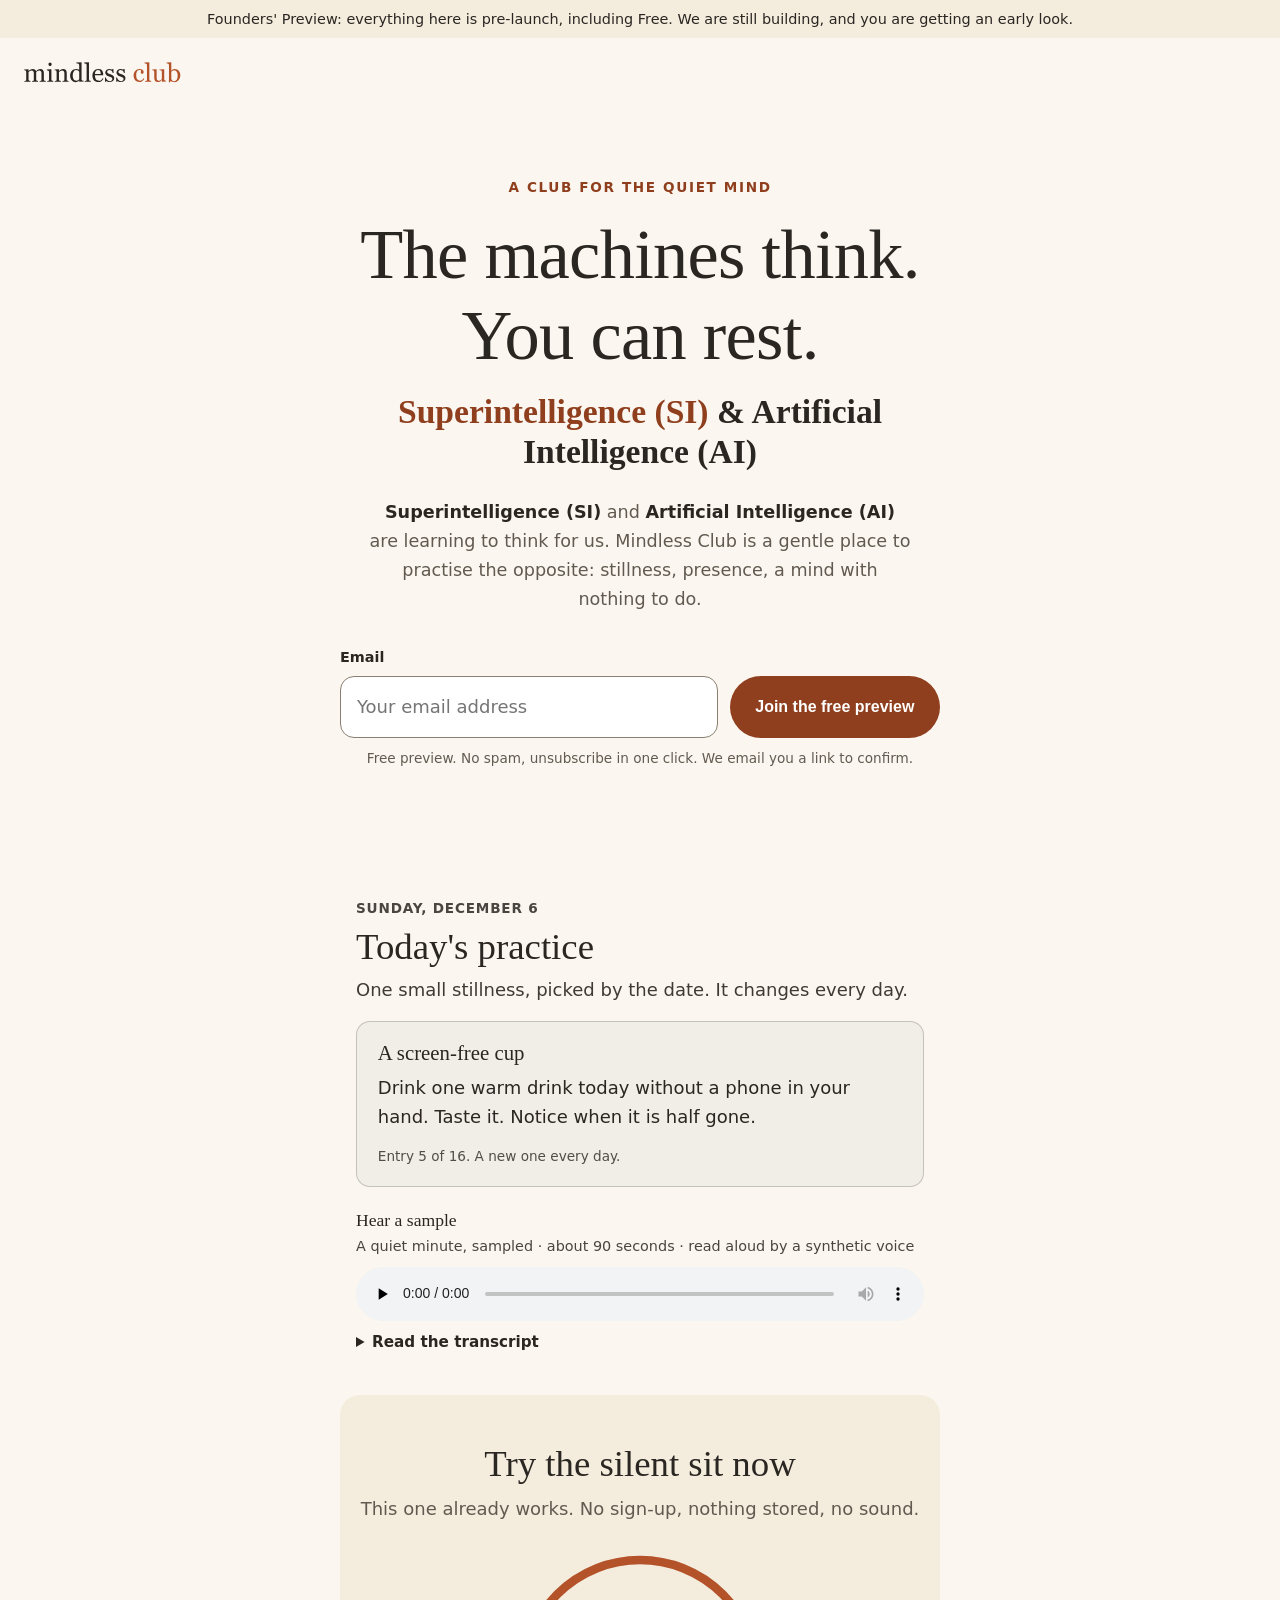
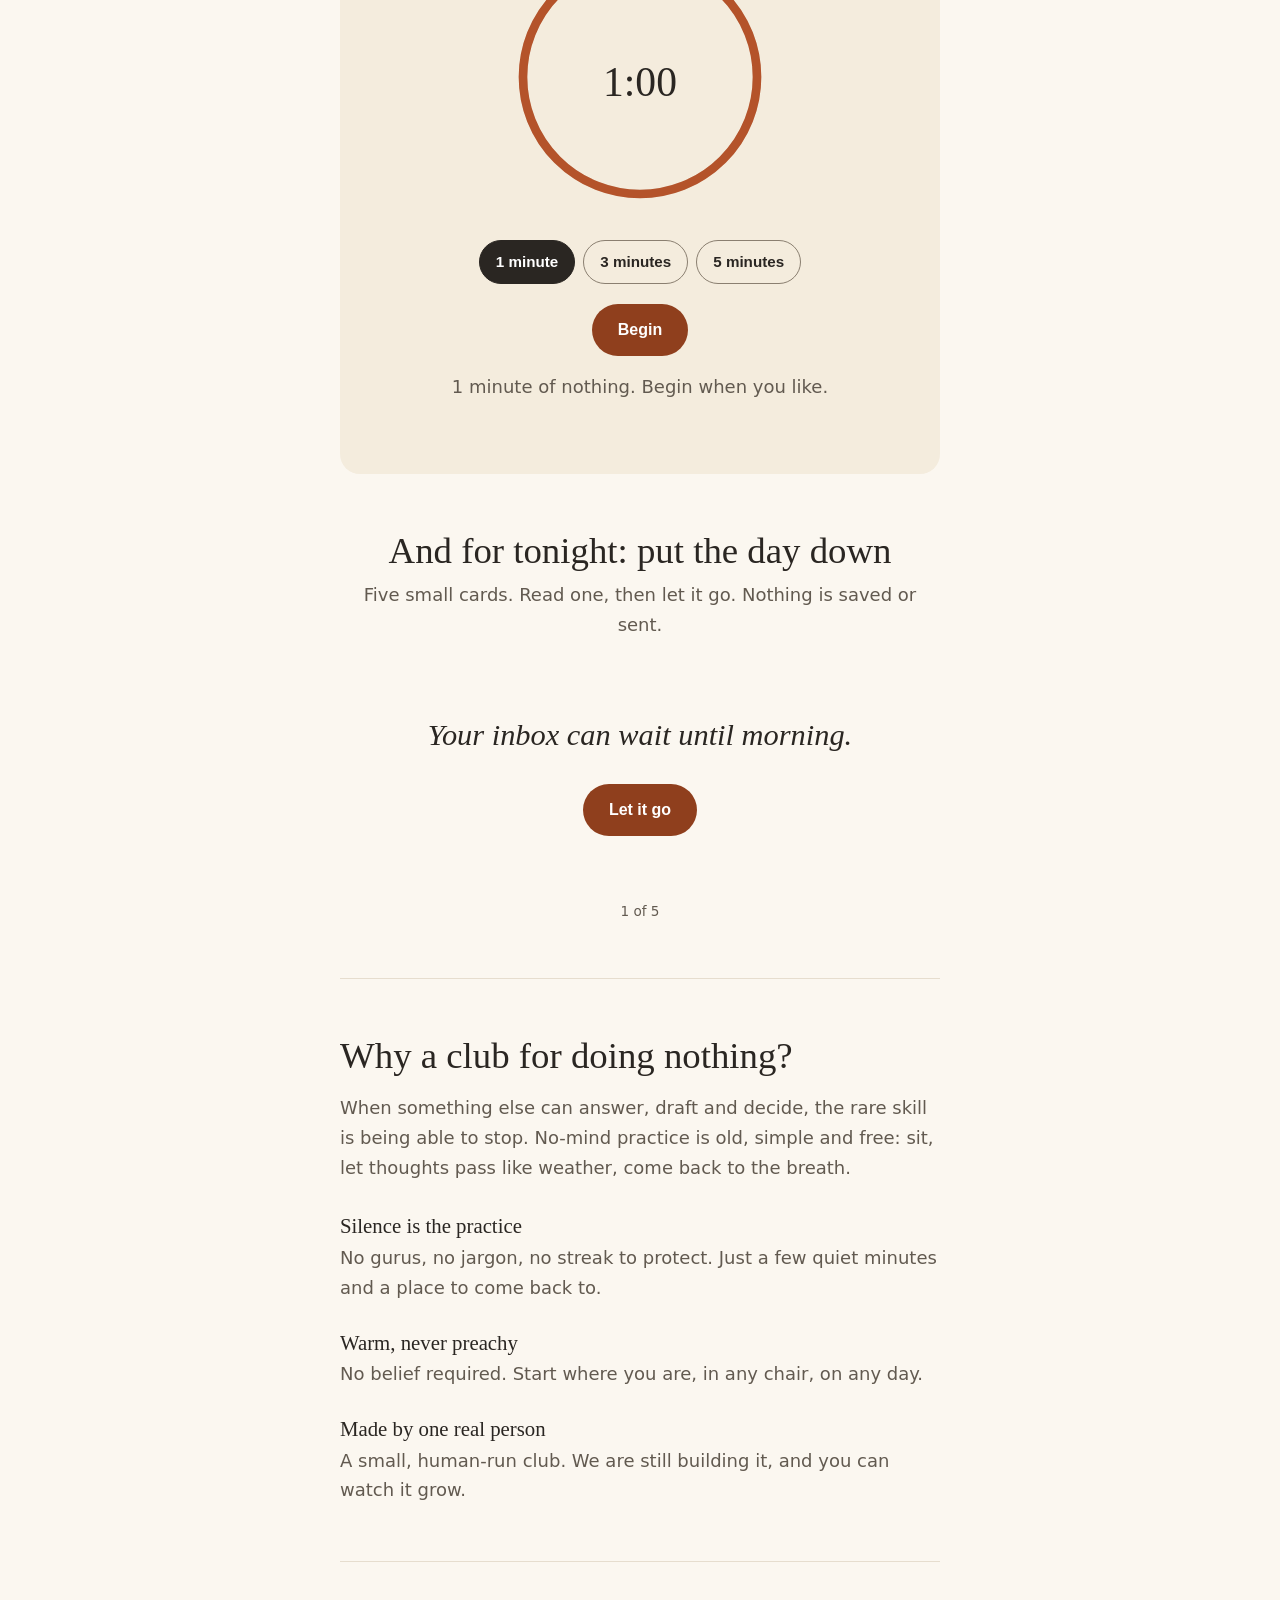
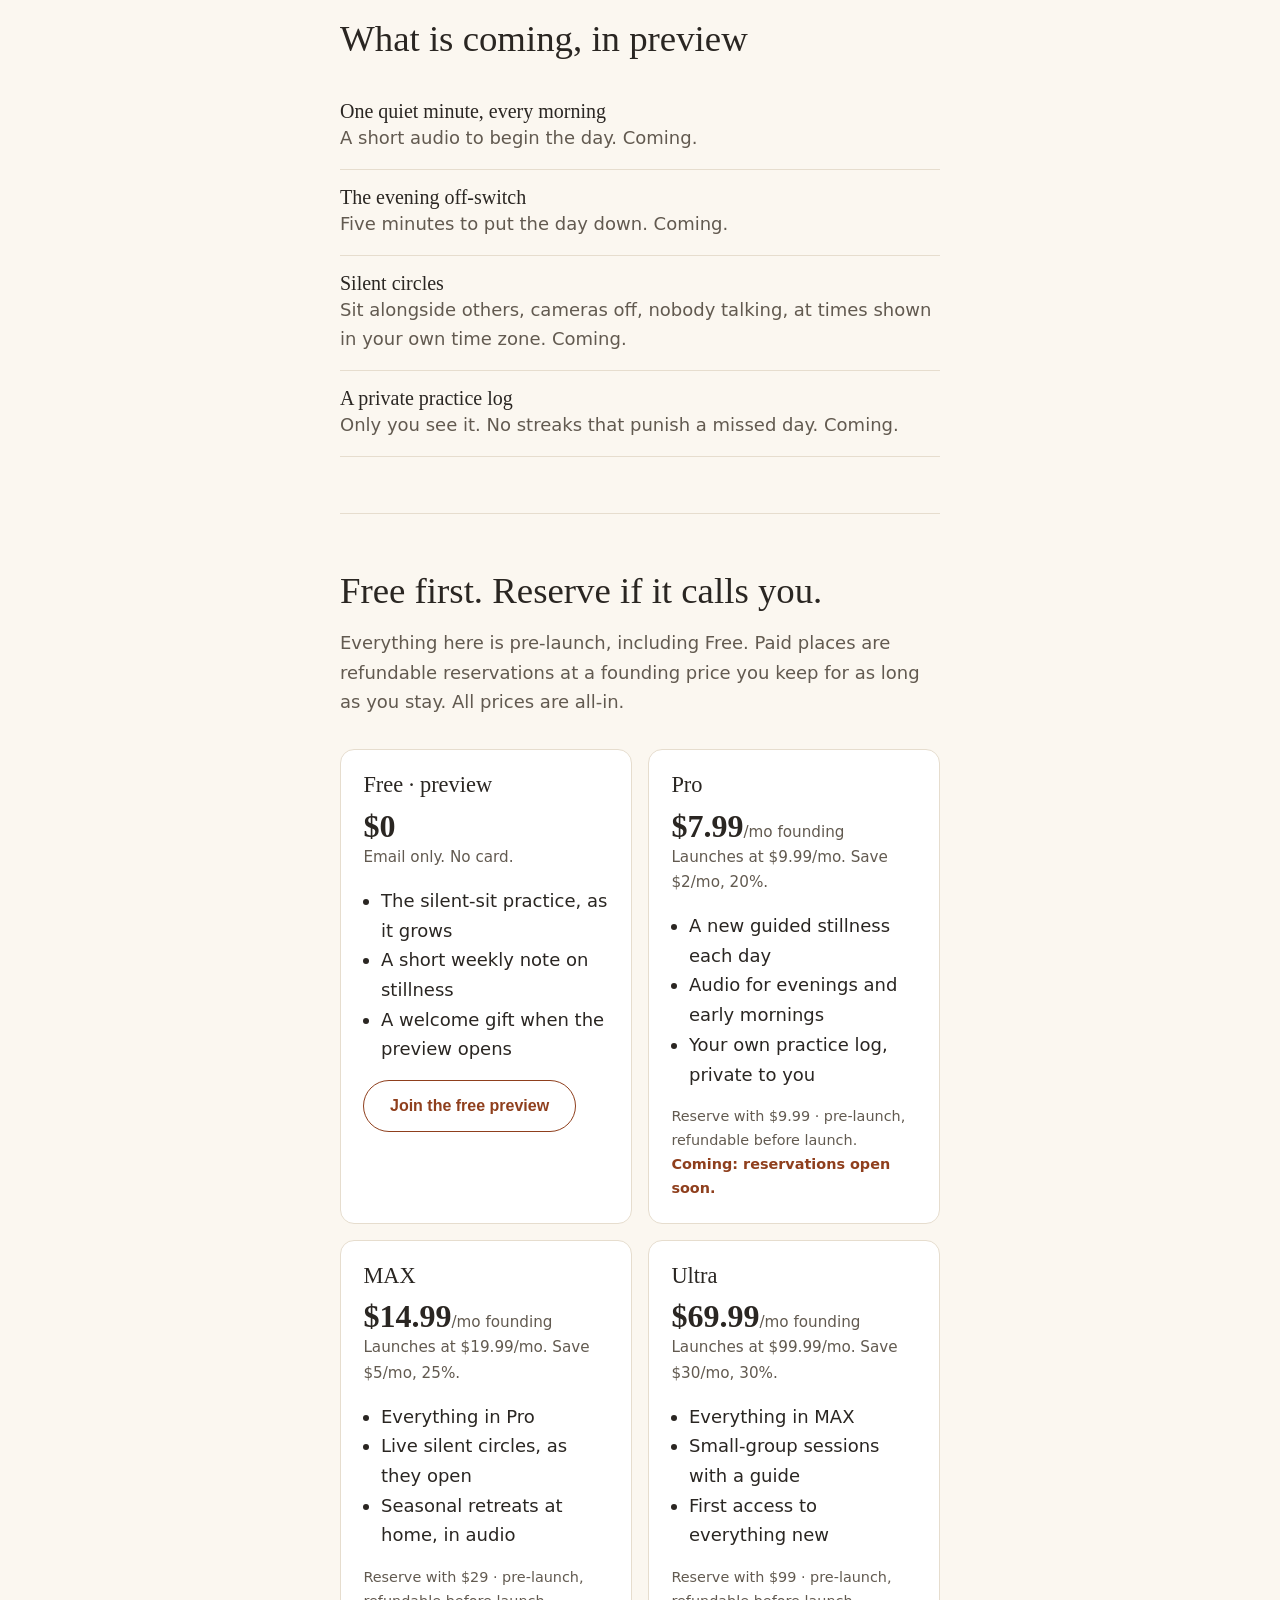
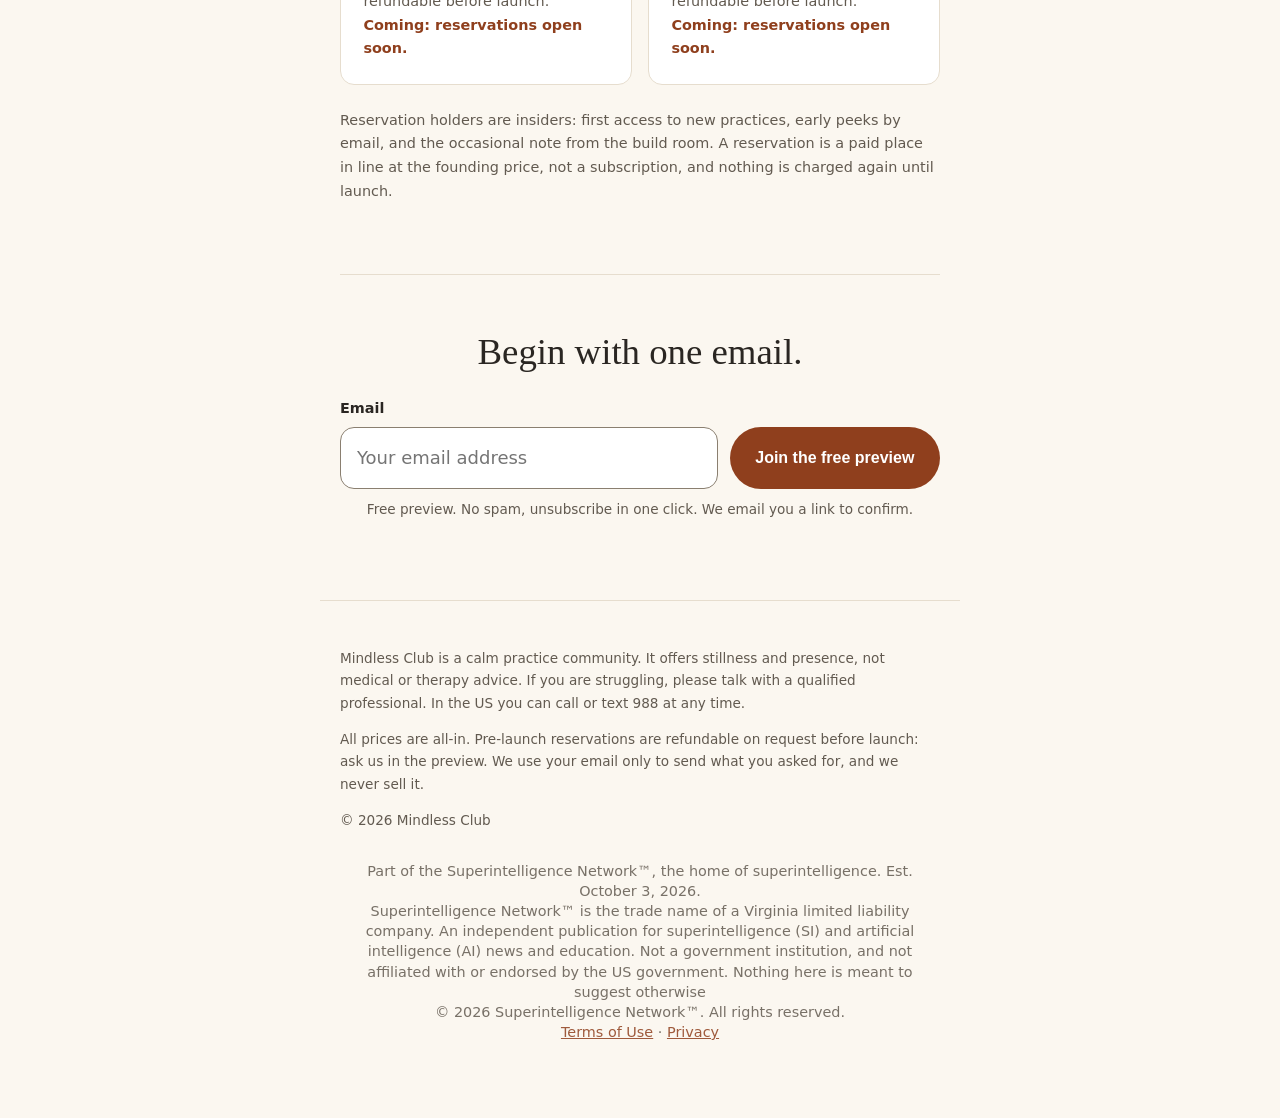
==== index.html @ b26a3554 "Brand: Superintelligence Network" ====
<!doctype html>
<html lang="en">
<head>
<meta charset="utf-8">
<meta name="robots" content="noai, noimageai">
<meta name="viewport" content="width=device-width, initial-scale=1">
<meta http-equiv="Content-Security-Policy" content="default-src 'none'; script-src 'self'; style-src 'self' https://fonts.googleapis.com; font-src https://fonts.gstatic.com; img-src 'self' data:; media-src 'self'; connect-src https://acp9reat3l.execute-api.us-east-1.amazonaws.com; form-action 'self'; base-uri 'none'; object-src 'none'; upgrade-insecure-requests; require-trusted-types-for 'script'; trusted-types 'none'">
<meta name="referrer" content="strict-origin-when-cross-origin">
<title>Mindless Club | Stillness in the age of Superintelligence (SI) and Artificial Intelligence (AI)</title>
<meta name="description" content="A calm club for no-mind practice. The machines think, so you can rest. Stillness and presence in the age of superintelligence (SI) and artificial intelligence (AI). Join the free preview.">
<link rel="canonical" href="https://mindlessclub.com/">
<link rel="icon" type="image/svg+xml" href="assets/favicon.svg">
<meta property="og:type" content="website">
<meta property="og:site_name" content="Mindless Club">
<meta property="og:title" content="Mindless Club | Stillness in the age of Superintelligence (SI) and Artificial Intelligence (AI)">
<meta property="og:description" content="A calm club for no-mind practice. The machines think, so you can rest. Stillness and presence in the age of superintelligence (SI) and artificial intelligence (AI). Join the free preview.">
<meta property="og:url" content="https://mindlessclub.com/">
<meta name="twitter:card" content="summary">
<meta name="theme-color" content="#FBF7F0">
<link rel="preconnect" href="https://fonts.googleapis.com">
<link rel="preconnect" href="https://fonts.gstatic.com" crossorigin>
<link href="https://fonts.googleapis.com/css2?family=Fraunces:opsz,wght@9..144,400;9..144,600&family=Nunito+Sans:wght@400;600;700&display=swap" rel="stylesheet">
<link rel="stylesheet" href="assets/app.css">
<script src="assets/timer.js" defer></script>
<script src="assets/night.js" defer></script>
<script src="assets/core.js" defer></script>
<script type="application/ld+json">
{"@context":"https://schema.org","@graph":[{"@type":"Organization","name":"Mindless Club","url":"https://mindlessclub.com/","logo":"https://mindlessclub.com/assets/logo.svg"},{"@type":"WebSite","name":"Mindless Club","url":"https://mindlessclub.com/","description":"A calm club for no-mind practice in the age of superintelligence (SI) and artificial intelligence (AI)."}]}
</script>
</head>
<body>
<a class="skip" href="#main">Skip to content</a>
<p class="bar">Founders' Preview: everything here is pre-launch, including Free. We are still building, and you are getting an early look.</p>
<header class="top"><a class="brand" href="#top" aria-label="Mindless Club, back to top"><img class="brand-logo" id="logo" src="assets/logo.svg" width="165" height="38" alt="Mindless Club"></a></header>
<main id="main">
<section class="hero" id="top" aria-labelledby="h1">
  <p class="kicker">A club for the quiet mind</p>
  <h1 id="h1">The machines think.<br>You can rest.</h1>
  <p class="terms"><span class="t-si">Superintelligence (SI)</span> <span class="t-amp">&amp;</span> <span class="t-ai">Artificial Intelligence (AI)</span></p>
  <p class="si"><b>Superintelligence (SI)</b> and <b>Artificial Intelligence (AI)</b> are learning to think for us. Mindless Club is a gentle place to practise the opposite: stillness, presence, a mind with nothing to do.</p>
  <div id="join"><div class="signup">
  <form class="join js-join" id="join-1" action="#" method="post" novalidate>
    <label class="f-lab" for="em1">Email</label>
    <div class="join-row">
      <input id="em1" name="email" type="email" inputmode="email" autocomplete="email" autocapitalize="off" spellcheck="false" placeholder="Your email address" required aria-describedby="em1-fine em1-err">
      <button class="btn" type="submit">Join the free preview</button>
    </div>
    <div class="hp" aria-hidden="true"><label for="hp1">Website (leave this empty)</label><input id="hp1" name="website" type="text" tabindex="-1" autocomplete="off"></div>
    <p class="fine" id="em1-fine">Free preview. No spam, unsubscribe in one click. We email you a link to confirm.</p>
    <p class="err js-err" id="em1-err" role="alert"></p>
    <noscript><p class="fine">Sign-up needs JavaScript switched on.</p></noscript>
  </form>
  <div class="done js-done" hidden role="status">
    <h3 tabindex="-1">You're in the preview.</h3>
    <p>Check your inbox: we sent a link to confirm <b class="js-addr"></b>. Tap it and your place is kept.</p>
  </div>
</div></div>
</section>

<section class="today" id="today" aria-labelledby="today-h">
  <div class="today-in">
    <p class="today-kick" id="today-date">Today</p>
    <h2 id="today-h">Today&#x27;s practice</h2>
    <p class="today-intro">One small stillness, picked by the date. It changes every day.</p>
    <article class="today-card" aria-live="polite"><h3 id="today-t">Three slow breaths</h3><p id="today-b">Before you open anything today, breathe out slowly three times. Let each out-breath be a little longer than the one before.</p><p class="today-n" id="today-n">Entry 1 of 16. A new one every day.</p></article>
    <div class="today-audio"><h3>Hear a sample</h3><p class="today-aud-l">A quiet minute, sampled &middot; about 90 seconds &middot; read aloud by a synthetic voice</p><audio controls preload="none" src="assets/audio/sample.mp3"></audio><details><summary>Read the transcript</summary><p>Welcome to Mindless Club. This is a short sample of the quiet minute we are building.</p><p>Let your shoulders drop. Feel your feet on the floor, and the chair holding you up.</p><p>Breathe in through your nose, slowly. And let the breath out, a little longer than the breath in.</p><p>Again. In. And out.</p><p>The world is full of machines that think for us. For this one minute, you do not have to think along with them. There is nothing to solve, and nothing to prove.</p><p>If a thought arrives, let it pass, like a car on a distant road. Come back to the breath. In. And out.</p><p>One more, slowly.</p><p>When you are ready, open your eyes, and carry a little of this stillness into whatever comes next.</p><p>Thank you for sitting with us. This is a sample from our Founders&#x27; Preview, read by an artificial intelligence voice.</p></details></div>
  </div>
</section>


<section class="sit" id="sit" aria-labelledby="sit-h">
  <h2 id="sit-h">Try the silent sit now</h2>
  <p class="sub">This one already works. No sign-up, nothing stored, no sound.</p>
  <div class="ring" role="group" aria-label="Silent sit timer">
    <svg viewBox="0 0 120 120" aria-hidden="true" focusable="false"><circle class="trk" cx="60" cy="60" r="54"/><circle class="arc" cx="60" cy="60" r="54"/></svg>
    <div class="clock" aria-live="off">1:00</div>
  </div>
  <div class="opts" role="group" aria-label="Length">
    <button type="button" data-min="1" aria-pressed="true">1 minute</button>
    <button type="button" data-min="3" aria-pressed="false">3 minutes</button>
    <button type="button" data-min="5" aria-pressed="false">5 minutes</button>
  </div>
  <button type="button" class="go btn">Begin</button>
  <p class="state" role="status" aria-live="polite">1 minute of nothing. Begin when you like.</p>
</section>

<section class="night" aria-labelledby="put-h">
  <h2 id="put-h">And for tonight: put the day down</h2>
  <p class="sub">Five small cards. Read one, then let it go. Nothing is saved or sent.</p>
  <div class="card-stage" id="stage" role="region" aria-label="Put the day down" aria-live="polite">
    <p class="card" id="card">Your inbox can wait until morning.</p>
    <button class="btn" type="button" id="letgo">Let it go</button>
  </div>
  <p class="count" id="count">1 of 5</p>
</section>

<section class="band" aria-labelledby="why-h">
  <h2 id="why-h">Why a club for doing nothing?</h2>
  <p class="lead">When something else can answer, draft and decide, the rare skill is being able to stop. No-mind practice is old, simple and free: sit, let thoughts pass like weather, come back to the breath.</p>
  <ul class="three">
    <li><h3>Silence is the practice</h3><p>No gurus, no jargon, no streak to protect. Just a few quiet minutes and a place to come back to.</p></li>
    <li><h3>Warm, never preachy</h3><p>No belief required. Start where you are, in any chair, on any day.</p></li>
    <li><h3>Made by one real person</h3><p>A small, human-run club. We are still building it, and you can watch it grow.</p></li>
  </ul>
</section>

<section class="band" aria-labelledby="come-h">
  <h2 id="come-h">What is coming, in preview</h2>
  <ol class="soon">
    <li><b>One quiet minute, every morning</b><span>A short audio to begin the day. Coming.</span></li>
    <li><b>The evening off-switch</b><span>Five minutes to put the day down. Coming.</span></li>
    <li><b>Silent circles</b><span>Sit alongside others, cameras off, nobody talking, at times shown in your own time zone. Coming.</span></li>
    <li><b>A private practice log</b><span>Only you see it. No streaks that punish a missed day. Coming.</span></li>
  </ol>
</section>

<section class="band" id="prices" aria-labelledby="prices-h">
  <h2 id="prices-h">Free first. Reserve if it calls you.</h2>
  <p class="lead">Everything here is pre-launch, including Free. Paid places are refundable reservations at a founding price you keep for as long as you stay. All prices are all-in.</p>
  <div class="tiers">
  <article class="tier" aria-labelledby="t-free">
    <h3 id="t-free">Free · preview</h3>
    <p class="price"><b>$0</b> <span>Email only. No card.</span></p>
    <ul><li>The silent-sit practice, as it grows</li><li>A short weekly note on stillness</li><li>A welcome gift when the preview opens</li></ul>
    <a class="btn line" href="#join">Join the free preview</a>
  </article>
  <article class="tier" aria-labelledby="t-pro">
    <h3 id="t-pro">Pro</h3>
    <p class="price"><b>$7.99</b>/mo founding <span>Launches at $9.99/mo. Save $2/mo, 20%.</span></p>
    <ul><li>A new guided stillness each day</li><li>Audio for evenings and early mornings</li><li>Your own practice log, private to you</li></ul>
    <p class="res">Reserve with $9.99 · pre-launch, refundable before launch. <em>Coming: reservations open soon.</em></p>
  </article>
  <article class="tier" aria-labelledby="t-max">
    <h3 id="t-max">MAX</h3>
    <p class="price"><b>$14.99</b>/mo founding <span>Launches at $19.99/mo. Save $5/mo, 25%.</span></p>
    <ul><li>Everything in Pro</li><li>Live silent circles, as they open</li><li>Seasonal retreats at home, in audio</li></ul>
    <p class="res">Reserve with $29 · pre-launch, refundable before launch. <em>Coming: reservations open soon.</em></p>
  </article>
  <article class="tier" aria-labelledby="t-ultra">
    <h3 id="t-ultra">Ultra</h3>
    <p class="price"><b>$69.99</b>/mo founding <span>Launches at $99.99/mo. Save $30/mo, 30%.</span></p>
    <ul><li>Everything in MAX</li><li>Small-group sessions with a guide</li><li>First access to everything new</li></ul>
    <p class="res">Reserve with $99 · pre-launch, refundable before launch. <em>Coming: reservations open soon.</em></p>
  </article>
</div>
<p class="note">Reservation holders are insiders: first access to new practices, early peeks by email, and the occasional note from the build room. A reservation is a paid place in line at the founding price, not a subscription, and nothing is charged again until launch.</p>
</section>

<section class="band last" aria-labelledby="last-h">
  <h2 id="last-h">Begin with one email.</h2>
  <div><div class="signup">
  <form class="join js-join" id="join-2" action="#" method="post" novalidate>
    <label class="f-lab" for="em2">Email</label>
    <div class="join-row">
      <input id="em2" name="email" type="email" inputmode="email" autocomplete="email" autocapitalize="off" spellcheck="false" placeholder="Your email address" required aria-describedby="em2-fine em2-err">
      <button class="btn" type="submit">Join the free preview</button>
    </div>
    <div class="hp" aria-hidden="true"><label for="hp2">Website (leave this empty)</label><input id="hp2" name="website" type="text" tabindex="-1" autocomplete="off"></div>
    <p class="fine" id="em2-fine">Free preview. No spam, unsubscribe in one click. We email you a link to confirm.</p>
    <p class="err js-err" id="em2-err" role="alert"></p>
    <noscript><p class="fine">Sign-up needs JavaScript switched on.</p></noscript>
  </form>
  <div class="done js-done" hidden role="status">
    <h3 tabindex="-1">You're in the preview.</h3>
    <p>Check your inbox: we sent a link to confirm <b class="js-addr"></b>. Tap it and your place is kept.</p>
  </div>
</div></div>
</section>
</main>
<footer class="foot">
  <p>Mindless Club is a calm practice community. It offers stillness and presence, not medical or therapy advice. If you are struggling, please talk with a qualified professional. In the US you can call or text 988 at any time.</p>
  <p>All prices are all-in. Pre-launch reservations are refundable on request before launch: ask us in the preview. We use your email only to send what you asked for, and we never sell it.</p>
  <p>&copy; 2026 Mindless Club</p>
<p class="trade-name"><span>Part of the Superintelligence Network™, the home of superintelligence. Est. October 3, 2026.</span> <span>Superintelligence Network™ is the trade name of a Virginia limited liability company. An independent publication for superintelligence (SI) and artificial intelligence (AI) news and education. Not a government institution, and not affiliated with or endorsed by the US government. Nothing here is meant to suggest otherwise</span> <span>© 2026 Superintelligence Network™. All rights reserved.</span> <span><a href="https://siagentsignal.com/terms.html" target="_blank" rel="noopener">Terms of Use</a> &middot; <a href="https://siagentsignal.com/privacy.html" target="_blank" rel="noopener">Privacy</a></span></p>
</footer>
<script src="assets/today.js" defer></script>
</body>
</html>
---- assets/app.css ----
:root{--bg:#FBF7F0;--ink:#2A2622;--muted:#625A50;--line:#E6DDCE;--panel:#F4ECDD;--accent:#B4532A;--accent-ink:#8F3F1D;--r:14px}
*{box-sizing:border-box}
html{scroll-behavior:smooth}
@media (prefers-reduced-motion:reduce){html{scroll-behavior:auto}*{animation:none!important;transition:none!important}}
body{margin:0;background:var(--bg);color:var(--ink);font:400 18px/1.65 "Nunito Sans",system-ui,sans-serif}
h1,h2,h3{font-family:Fraunces,Georgia,serif;font-weight:400;line-height:1.15;margin:0}
a{color:var(--accent-ink)}
:focus-visible{outline:3px solid var(--accent);outline-offset:3px}
.skip{position:absolute;left:-999px;top:0;background:var(--ink);color:#fff;padding:.6rem 1rem;z-index:9}
.skip:focus{left:8px;top:8px}
.bar{margin:0;padding:.55rem 1rem;background:var(--panel);color:var(--ink);text-align:center;font-size:.9rem;line-height:1.4}
.top{padding:1.1rem 1.25rem}
.brand{display:inline-flex;align-items:center;gap:.6rem;font:600 1.15rem Fraunces,Georgia,serif;color:var(--ink);text-decoration:none}
main{max-width:40rem;margin:0 auto;padding:0 1.25rem}
.hero{padding:3.5rem 0 4rem;text-align:center}
.kicker{font-size:.85rem;letter-spacing:.12em;text-transform:uppercase;color:var(--accent-ink);font-weight:700;margin:0 0 1rem}
h1{font-size:clamp(2.6rem,9vw,4.4rem);letter-spacing:-.01em}
.si{margin:1.6rem auto 2rem;max-width:34rem;font-size:1.1rem;color:var(--muted)}
.si b{color:var(--ink)}
.join-row{display:flex;flex-direction:column;gap:.75rem}
.f-lab{display:block;text-align:left;font-weight:700;font-size:.9rem;margin-bottom:.35rem}
input[type=email]{width:100%;font:inherit;padding:.95rem 1rem;border:1.5px solid #8A7F70;border-radius:var(--r);background:#fff;color:var(--ink);min-height:52px}
.btn{font:700 1rem "Nunito Sans",sans-serif;background:var(--accent-ink);color:#fff;border:0;border-radius:999px;padding:.95rem 1.6rem;min-height:52px;cursor:pointer;text-decoration:none;display:inline-flex;align-items:center;justify-content:center}
.btn:hover{background:#6F2F14}
.btn:disabled{opacity:.6;cursor:wait}
.btn.line{background:transparent;color:var(--accent-ink);border:1.5px solid var(--accent-ink)}
.btn.line:hover{background:var(--panel)}
.fine{font-size:.85rem;color:var(--muted);margin:.6rem 0 0}
.err{color:#9B2226;font-size:.9rem;margin:.4rem 0 0;min-height:1.2em}
input[aria-invalid=true]{border-color:#9B2226}
.hp{position:absolute;left:-9999px;width:1px;height:1px;overflow:hidden}
.done{background:var(--panel);border-radius:var(--r);padding:1.4rem;text-align:left}
.done h3{font-size:1.5rem}
.sit{text-align:center;padding:3rem 1.25rem;background:var(--panel);margin:0 -1.25rem;border-radius:0}
h2{font-size:clamp(1.7rem,5vw,2.3rem)}
.sub{color:var(--muted);margin:.5rem 0 1.5rem}
.ring{position:relative;width:min(70vw,260px);aspect-ratio:1;margin:0 auto 1.5rem}
.ring svg{width:100%;height:100%;transform:rotate(-90deg)}
.trk{fill:none;stroke:var(--line);stroke-width:4}
.arc{fill:none;stroke:var(--accent);stroke-width:4;stroke-linecap:round;transition:stroke-dashoffset .3s linear}
.clock{position:absolute;inset:0;display:grid;place-items:center;font:400 2.6rem Fraunces,Georgia,serif}
.ring.on .clock{animation:breathe 8s ease-in-out infinite}
@keyframes breathe{50%{opacity:.55}}
.opts{display:flex;gap:.5rem;justify-content:center;flex-wrap:wrap;margin-bottom:1.25rem}
.opts button{font:600 .95rem "Nunito Sans",sans-serif;padding:.6rem 1rem;min-height:44px;border-radius:999px;border:1.5px solid #8A7F70;background:transparent;color:var(--ink);cursor:pointer}
.opts button[aria-pressed=true]{background:var(--ink);color:#fff;border-color:var(--ink)}
.state{color:var(--muted);min-height:3em;margin:1rem auto 0;max-width:26rem}
.band{padding:3.5rem 0;border-top:1px solid var(--line)}
.sit+.band{border-top:0}
.lead{color:var(--muted);margin:1rem 0 0}
.three{list-style:none;padding:0;margin:2rem 0 0;display:grid;gap:1.75rem}
.three h3{font-size:1.3rem;margin-bottom:.3rem}
.three p{margin:0;color:var(--muted)}
.soon{list-style:none;padding:0;margin:1.5rem 0 0}
.soon li{padding:1rem 0;border-bottom:1px solid var(--line)}
.soon b{display:block;font:400 1.25rem Fraunces,Georgia,serif}
.soon span{color:var(--muted)}
.tiers{display:grid;gap:1rem;margin-top:2rem}
.tier{border:1px solid var(--line);border-radius:var(--r);padding:1.4rem;background:#fff}
.tier h3{font-size:1.4rem}
.price{margin:.6rem 0 1rem;color:var(--muted);font-size:.95rem}
.price b{font:600 2rem Fraunces,Georgia,serif;color:var(--ink)}
.price span{display:block}
.tier ul{padding-left:1.1rem;margin:0 0 1rem}
.res{font-size:.9rem;color:var(--muted);margin:0}
.res em{display:block;font-style:normal;font-weight:700;color:var(--accent-ink)}
.note{font-size:.9rem;color:var(--muted);margin-top:1.5rem}
.last{text-align:center}
.last h2{margin-bottom:1.5rem}
.foot{max-width:40rem;margin:0 auto;padding:2rem 1.25rem 3rem;font-size:.85rem;color:var(--muted);border-top:1px solid var(--line)}
@media (min-width:640px){.join-row{flex-direction:row;align-items:stretch}.join-row input{flex:1}.tiers{grid-template-columns:1fr 1fr}.sit{border-radius:20px;margin:0}}

.night{text-align:center;padding:3.5rem 0}
.card-stage{margin:2rem auto 0;max-width:28rem;min-height:13rem;display:flex;flex-direction:column;align-items:center;justify-content:center;gap:1.75rem}
.card{font:italic 400 clamp(1.4rem,5vw,1.9rem)/1.35 Fraunces,Georgia,serif;margin:0;transition:opacity .45s ease}
.card.gone{opacity:0}
.count{color:var(--muted);font-size:.85rem;margin:1.25rem 0 0}
/* "Today" section + narrated sample (generated by build_parked.py; colours inherit from the site) */
.today{padding:2.5rem 0}
.today-in{width:min(760px,100% - 32px);margin-inline:auto}
.today-kick{margin:0 0 .4rem;font-size:.85rem;font-weight:700;letter-spacing:.06em;text-transform:uppercase;opacity:.85}
.today-in h2{margin:0 0 .4rem}
.today-intro{margin:0 0 1rem;opacity:.9}
.today-card{padding:1.2rem 1.3rem;border:1px solid rgba(127,127,127,.4);border-radius:14px;background:rgba(127,127,127,.08);overflow-wrap:anywhere}
.today-card h3{margin:0 0 .5rem;font-size:1.3rem}
.today-card p{margin:0}
.today-card .today-n{margin-top:.8rem;font-size:.85rem;opacity:.8}
.today-audio{margin-top:1.4rem}
.today-audio h3{margin:0 0 .3rem;font-size:1.1rem}
.today-aud-l{margin:0 0 .5rem;font-size:.9rem;opacity:.85}
.today-audio audio,.sample audio{display:block;width:100%;max-width:100%}
.today-audio details,.sample details{margin-top:.6rem;font-size:.95rem}
.today-audio summary,.sample summary{cursor:pointer;font-weight:600}
.today-audio details p,.sample details p{margin:.5rem 0 0}
.sample{display:block}
.sample .lab{display:inline-block;margin-bottom:.3rem}

/* placeholder logo slot (see README) */
a.brand img.brand-logo,a.logo img.brand-logo,img.brand-logo{display:block;height:38px;width:auto;max-width:100%}
.trade-name span{display:inline-block;margin:0 .6rem}.trade-name{max-width:70rem;margin:0 auto;padding:1rem 16px 1.75rem;font-size:.9rem;line-height:1.4;text-align:center;color:inherit;opacity:.85;grid-column:1/-1}
.terms{font:600 clamp(1.35rem,5.4vw,2.1rem)/1.2 Fraunces,Georgia,serif;color:var(--ink);margin:1rem 0 0}.terms .t-si{color:var(--accent-ink)}
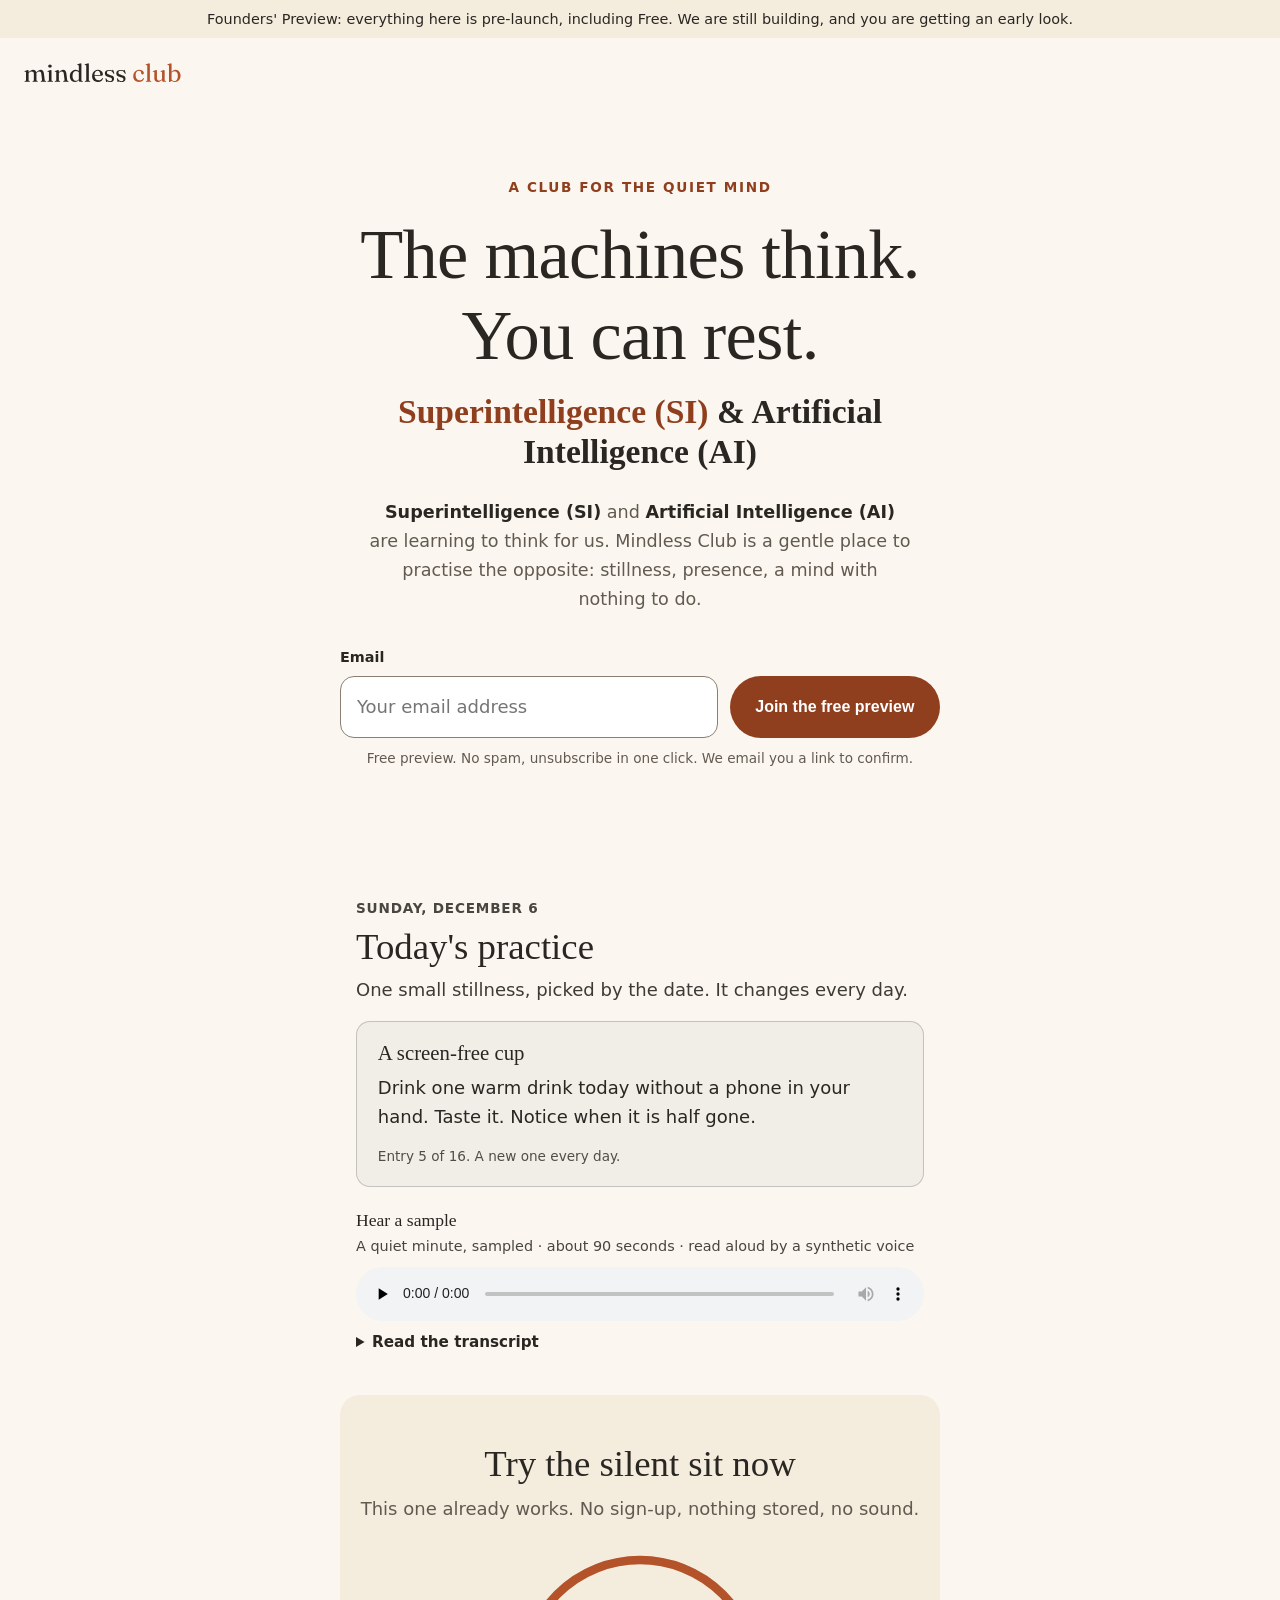
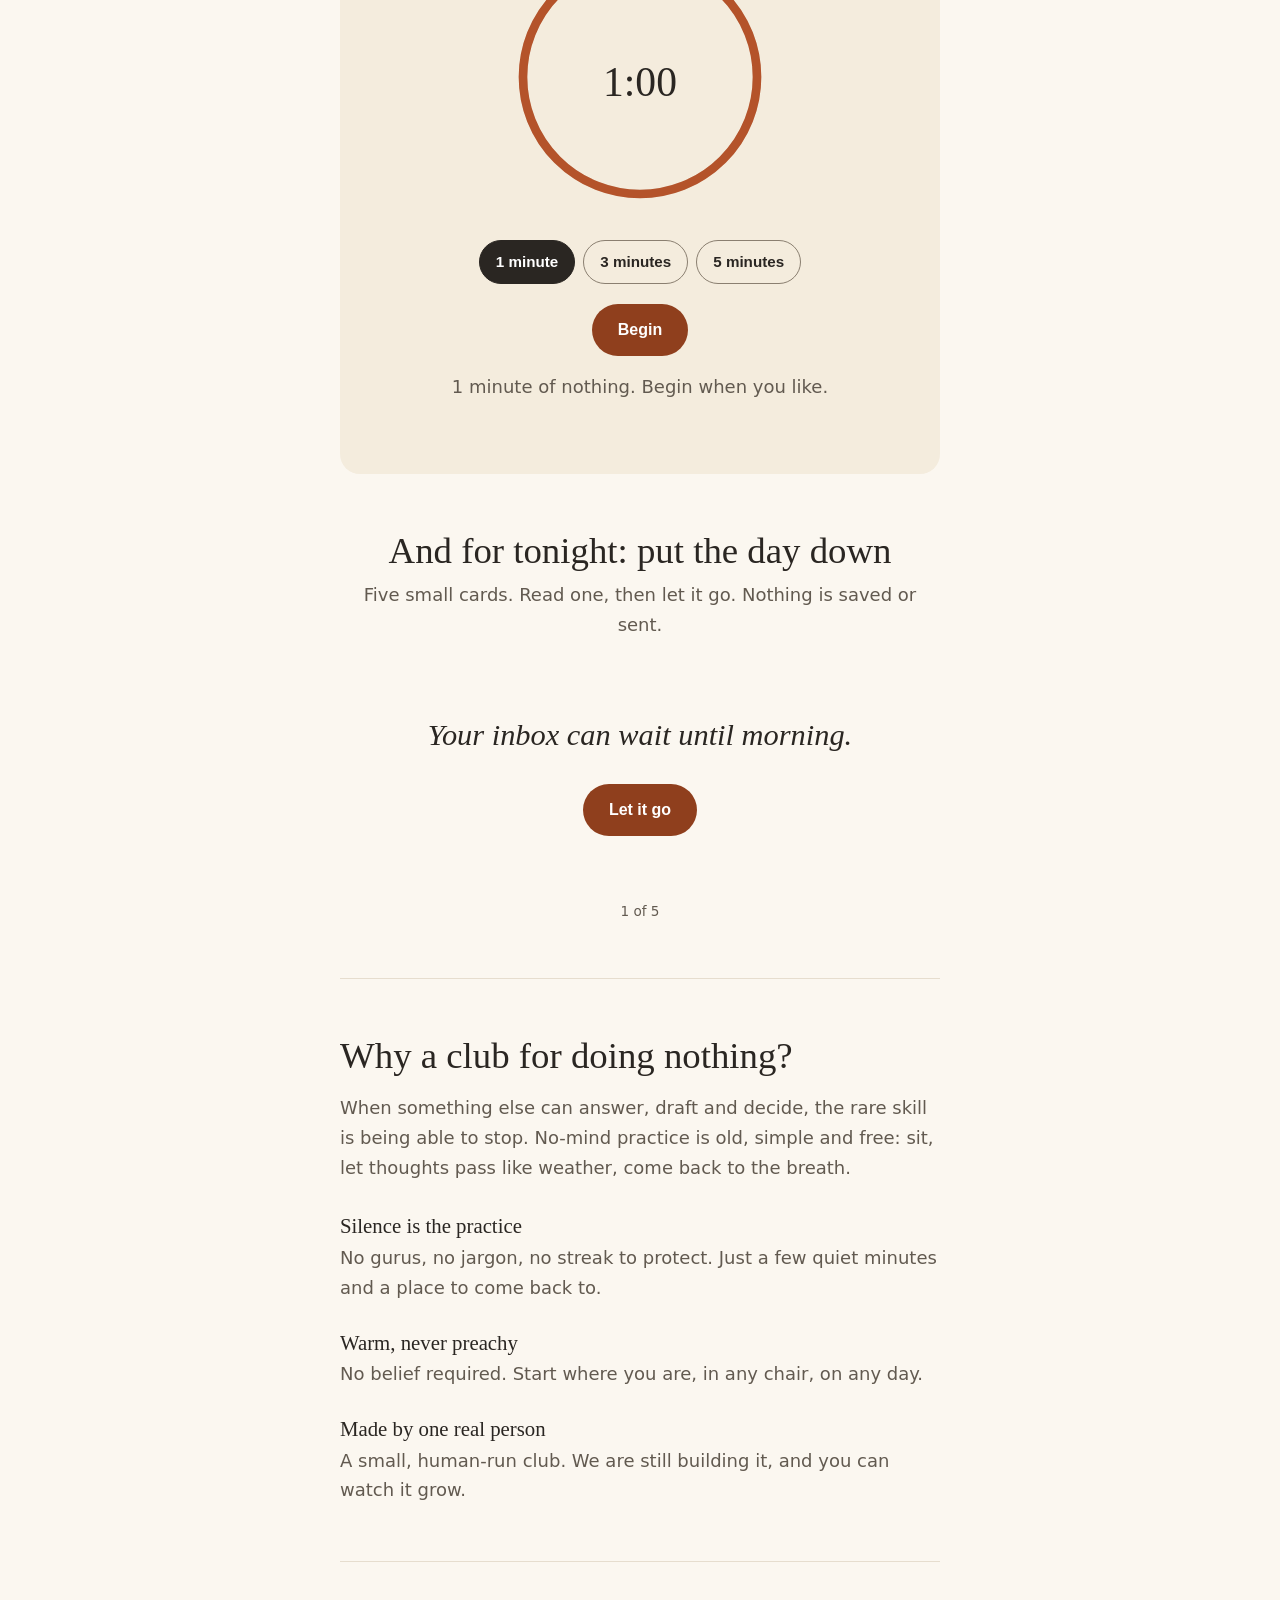
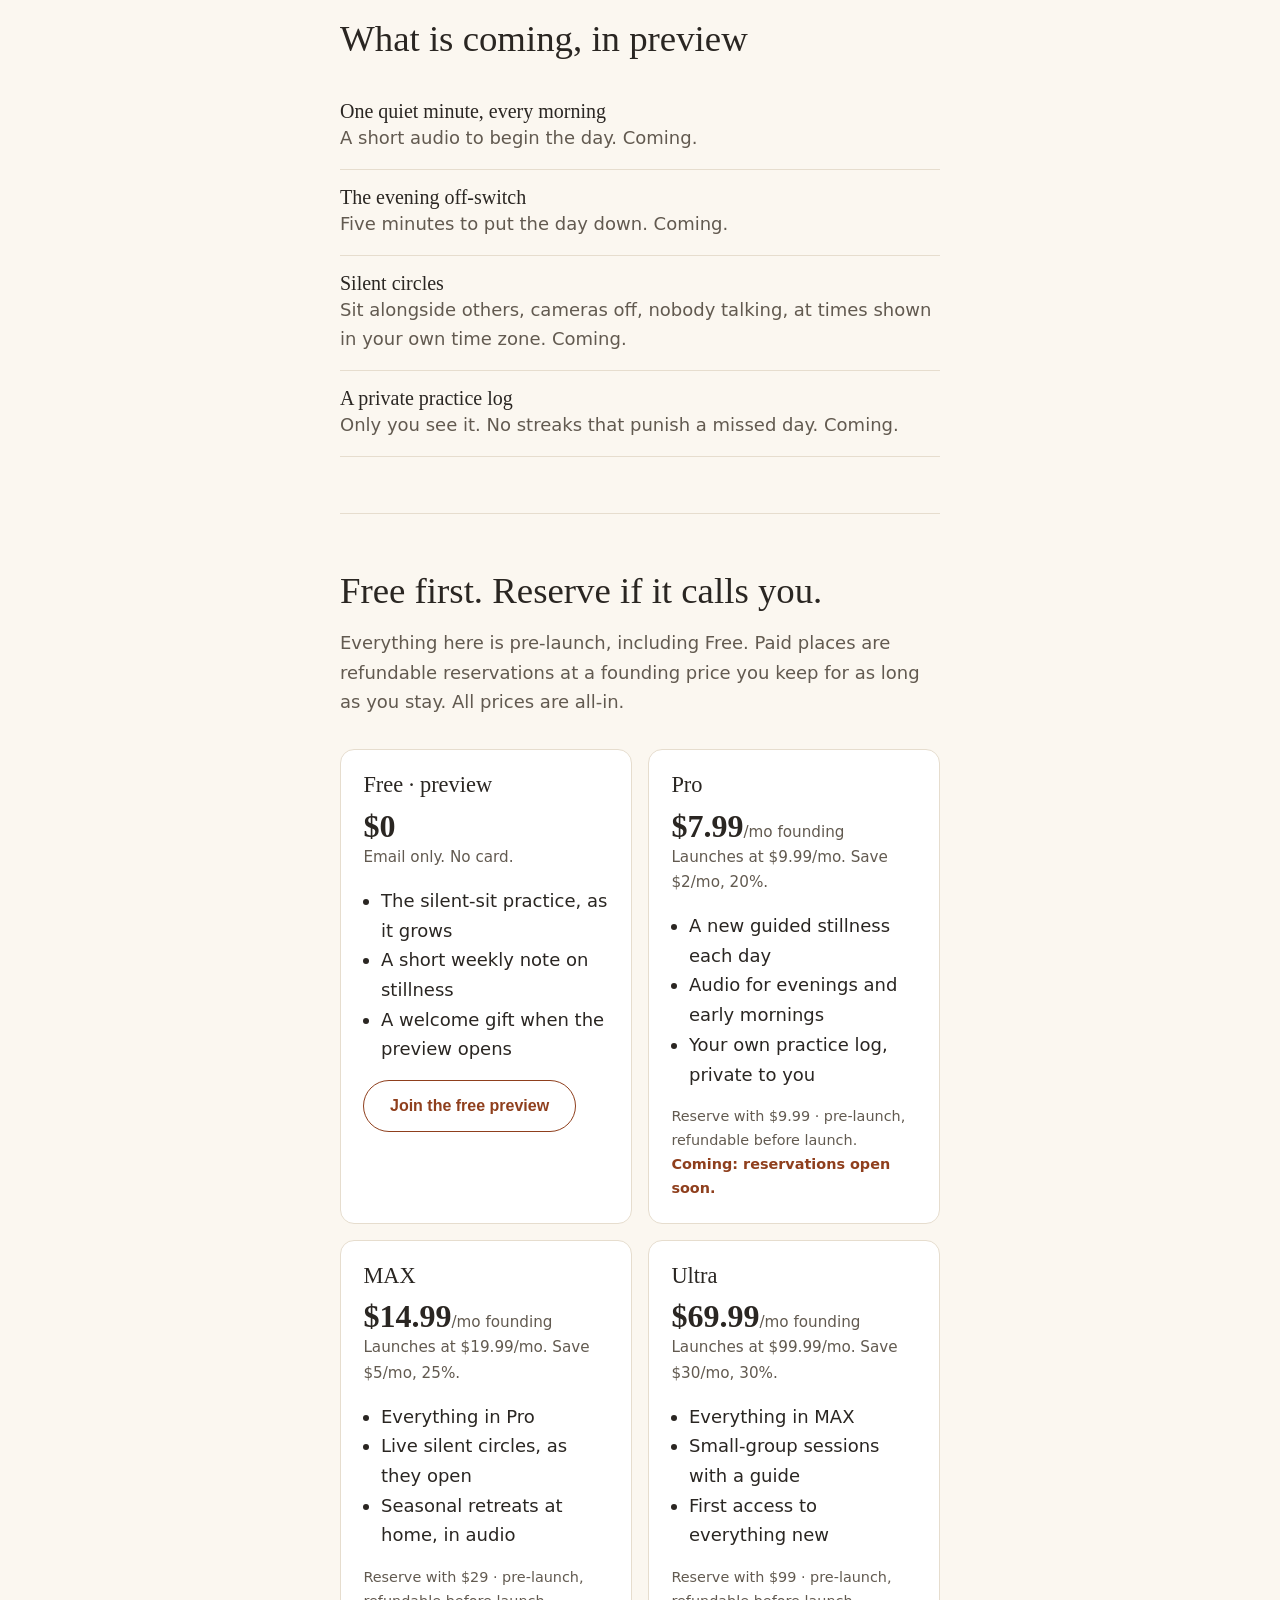
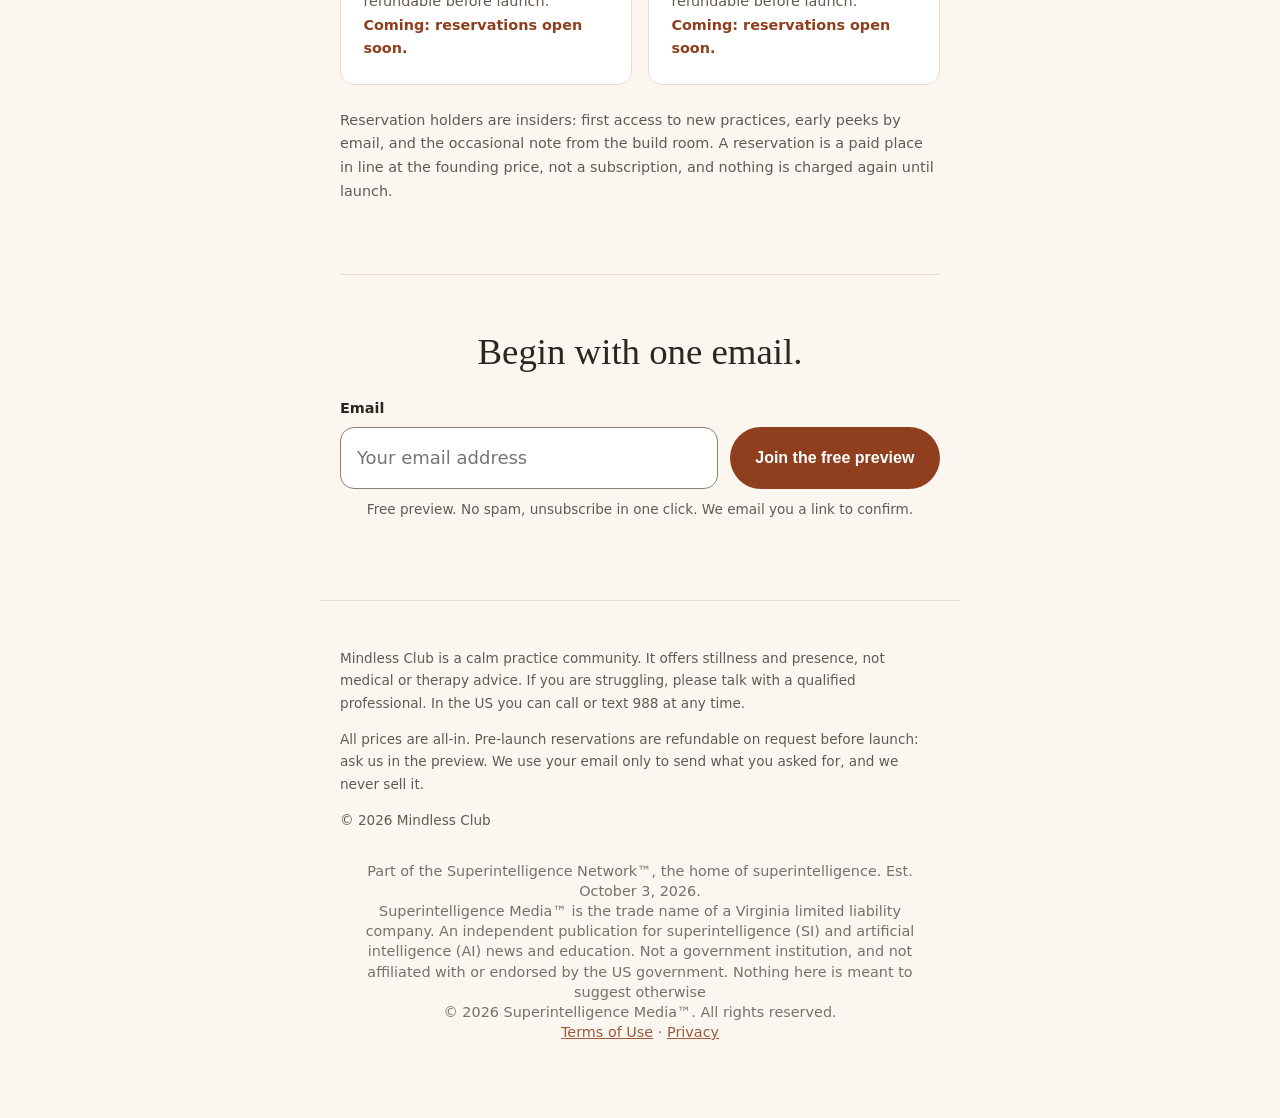
==== commit 826e7596: "Legal lines: Superintelligence Media" ====
--- a/index.html
+++ b/index.html
@@ -171,7 +171,7 @@
   <p>Mindless Club is a calm practice community. It offers stillness and presence, not medical or therapy advice. If you are struggling, please talk with a qualified professional. In the US you can call or text 988 at any time.</p>
   <p>All prices are all-in. Pre-launch reservations are refundable on request before launch: ask us in the preview. We use your email only to send what you asked for, and we never sell it.</p>
   <p>&copy; 2026 Mindless Club</p>
-<p class="trade-name"><span>Part of the Superintelligence Network™, the home of superintelligence. Est. October 3, 2026.</span> <span>Superintelligence Network™ is the trade name of a Virginia limited liability company. An independent publication for superintelligence (SI) and artificial intelligence (AI) news and education. Not a government institution, and not affiliated with or endorsed by the US government. Nothing here is meant to suggest otherwise</span> <span>© 2026 Superintelligence Network™. All rights reserved.</span> <span><a href="https://siagentsignal.com/terms.html" target="_blank" rel="noopener">Terms of Use</a> &middot; <a href="https://siagentsignal.com/privacy.html" target="_blank" rel="noopener">Privacy</a></span></p>
+<p class="trade-name"><span>Part of the Superintelligence Network™, the home of superintelligence. Est. October 3, 2026.</span> <span>Superintelligence Media™ is the trade name of a Virginia limited liability company. An independent publication for superintelligence (SI) and artificial intelligence (AI) news and education. Not a government institution, and not affiliated with or endorsed by the US government. Nothing here is meant to suggest otherwise</span> <span>© 2026 Superintelligence Media™. All rights reserved.</span> <span><a href="https://siagentsignal.com/terms.html" target="_blank" rel="noopener">Terms of Use</a> &middot; <a href="https://siagentsignal.com/privacy.html" target="_blank" rel="noopener">Privacy</a></span></p>
 </footer>
 <script src="assets/today.js" defer></script>
 </body>
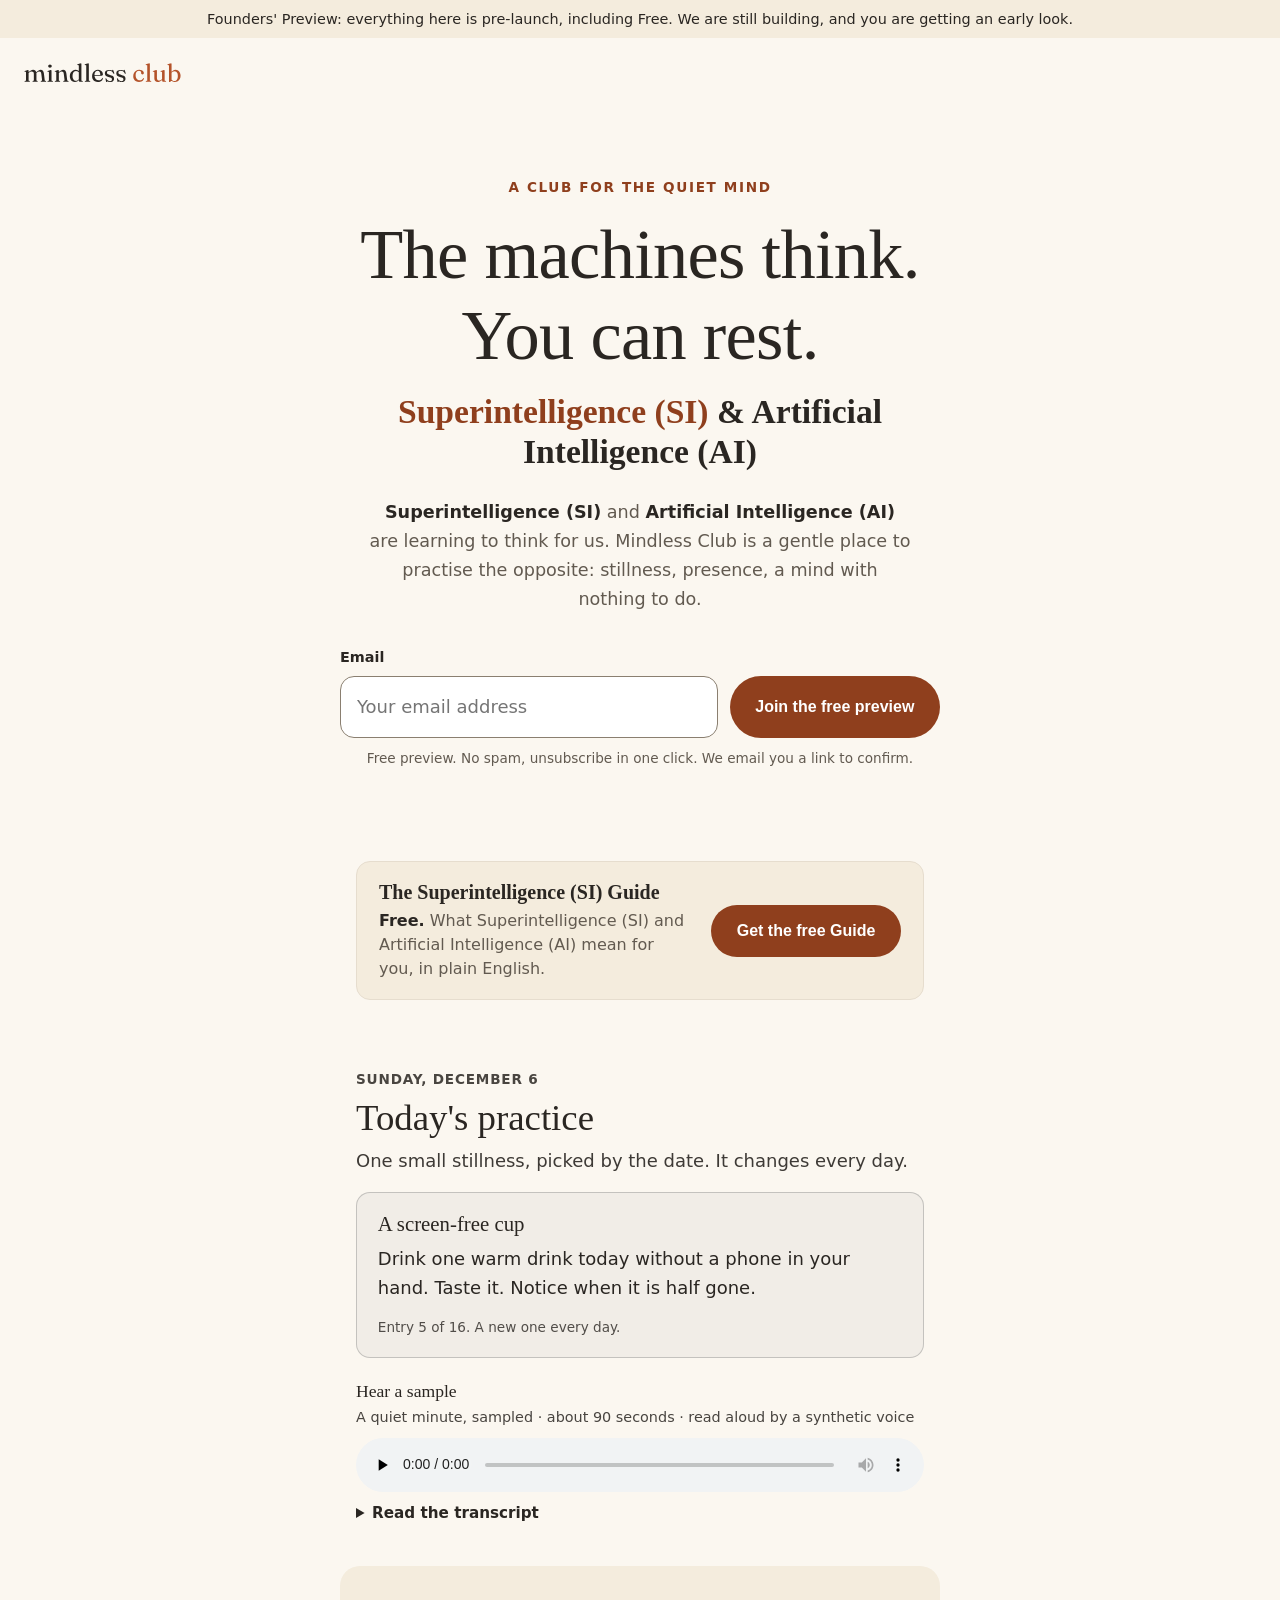
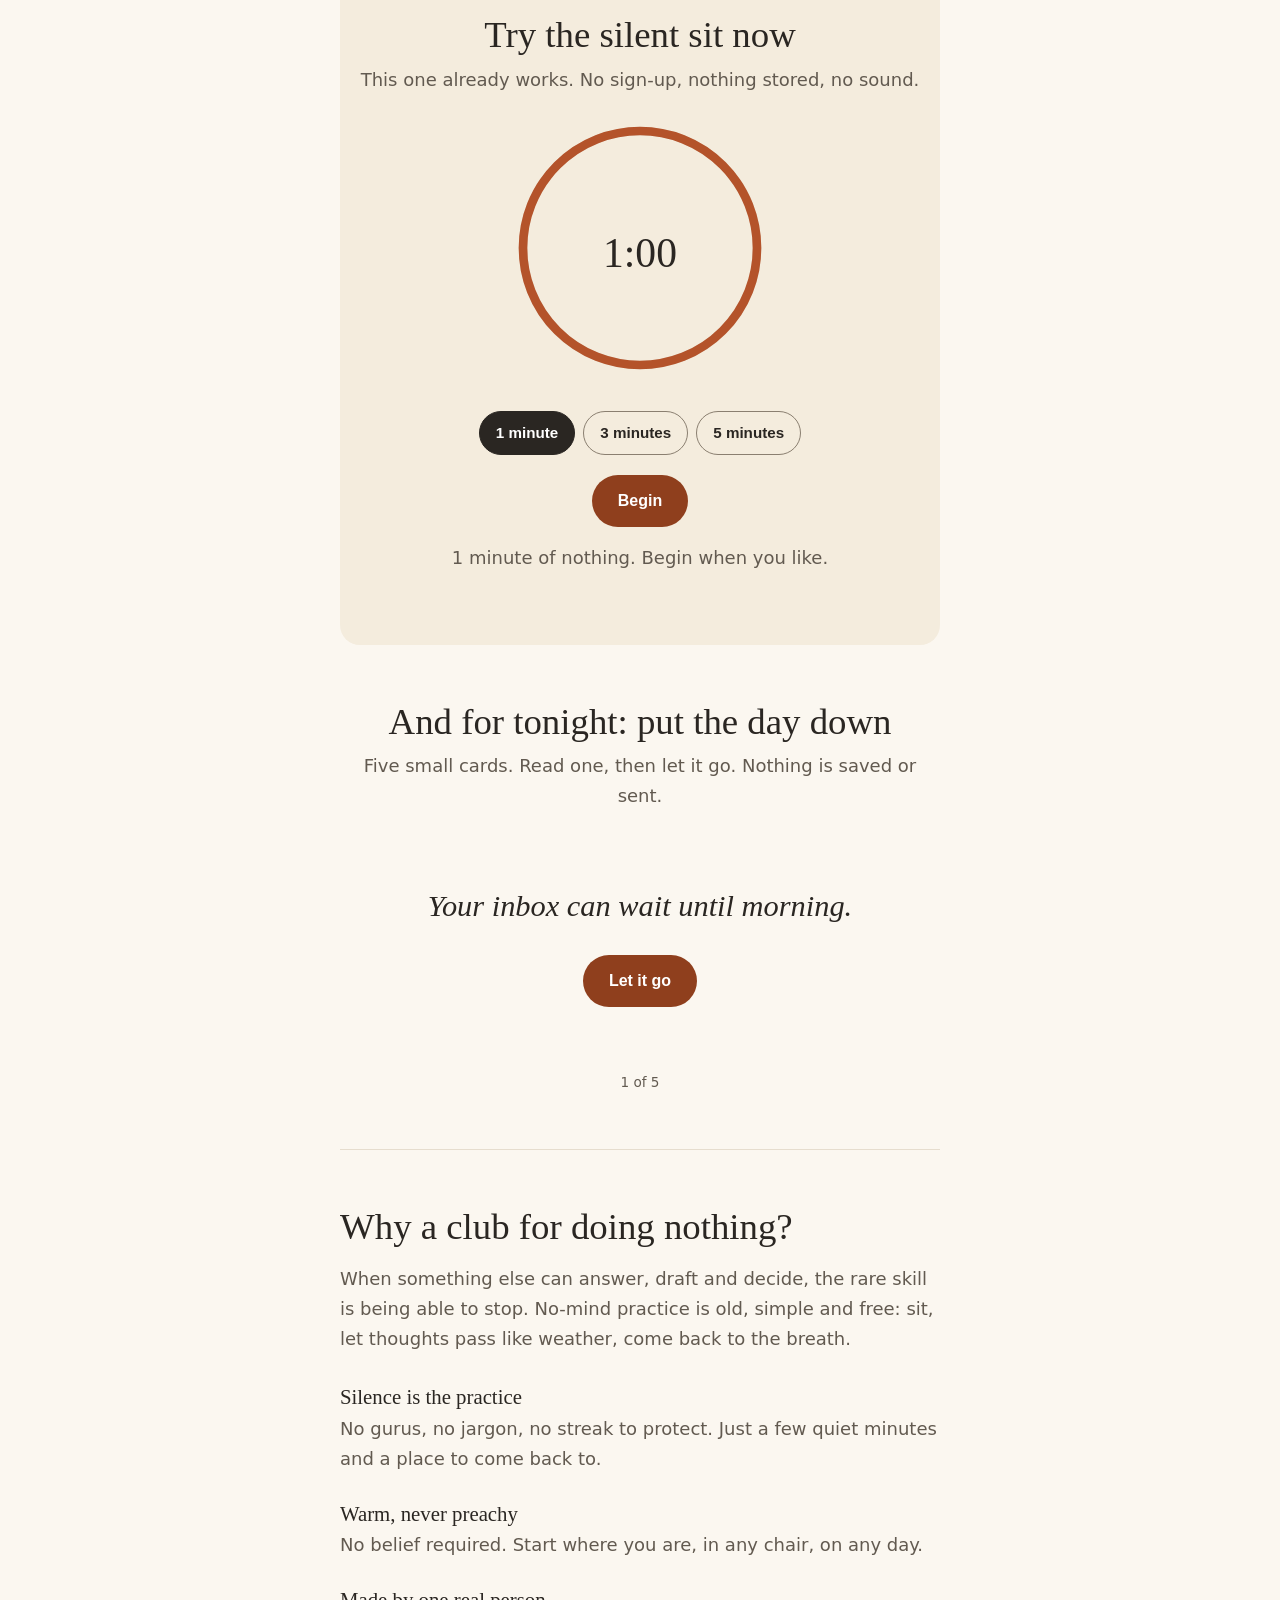
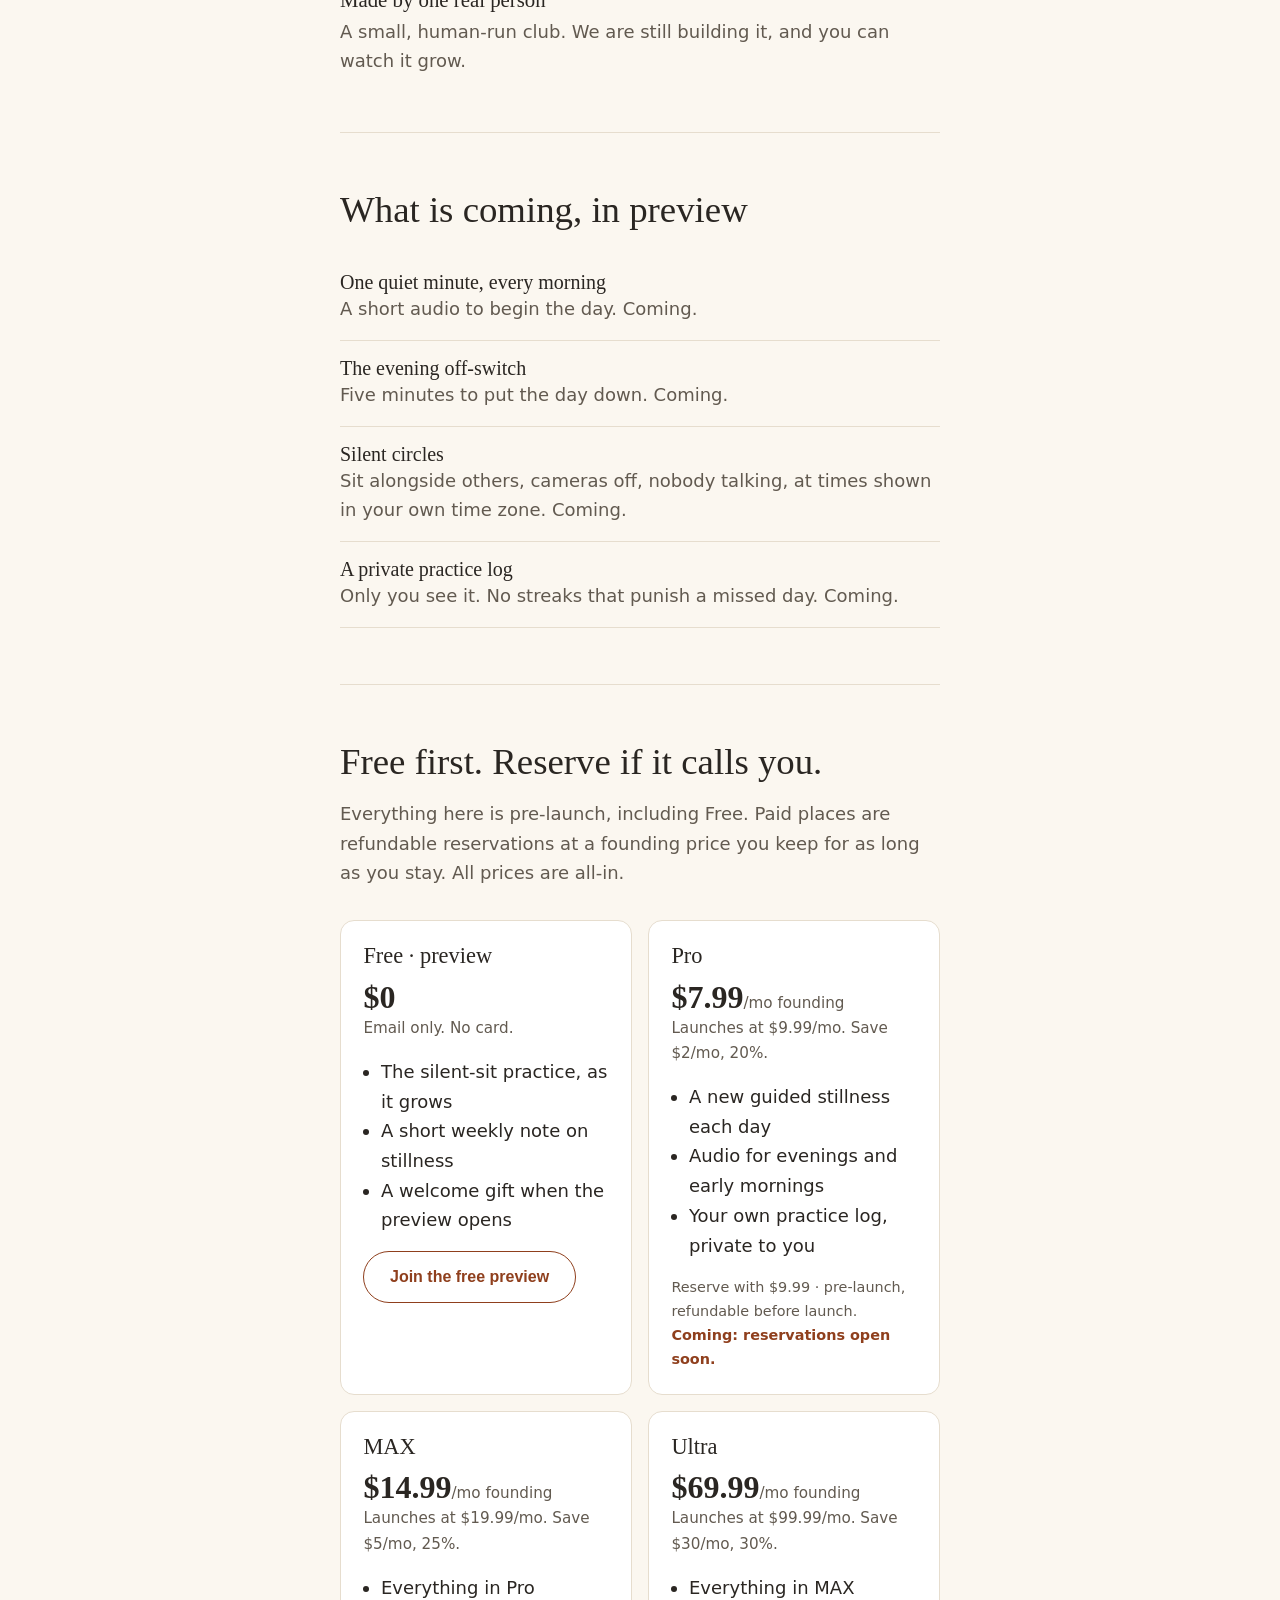
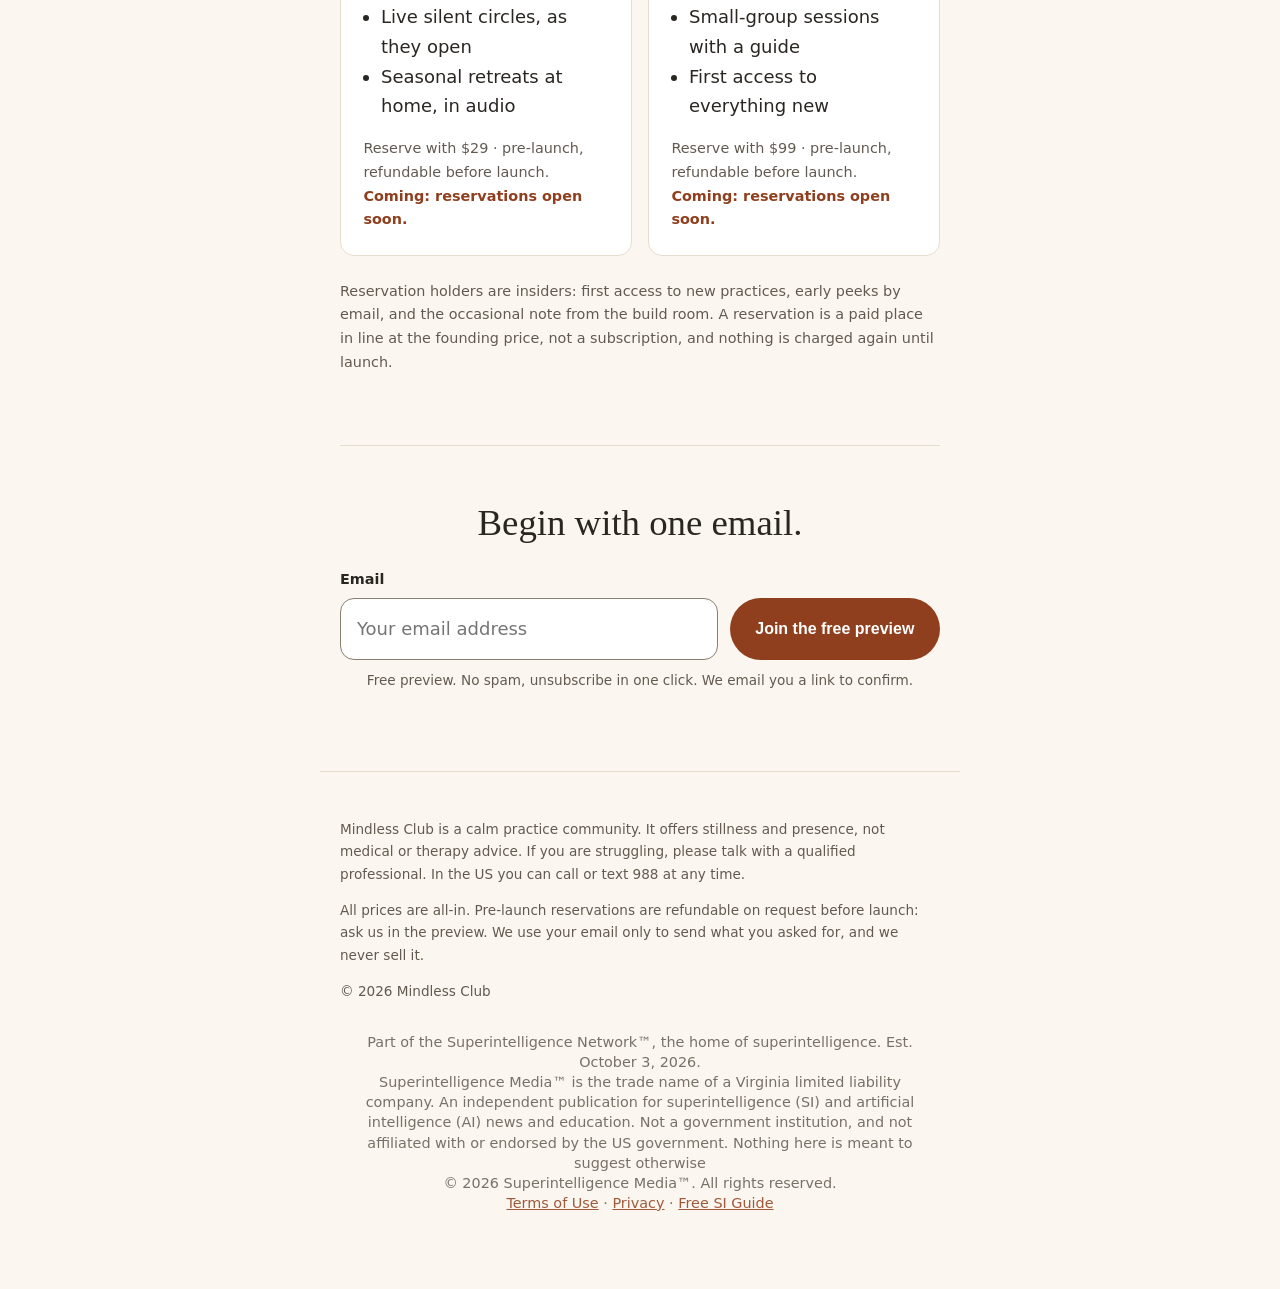
==== commit a9711c6f: "Share the free Superintelligence (SI) Guide" ====
--- a/index.html
+++ b/index.html
@@ -56,6 +56,8 @@
   </div>
 </div></div>
 </section>
+
+<aside class="sg" id="si-guide" aria-labelledby="sg-h"><div class="sg-card"><div class="sg-txt"><h2 id="sg-h">The Superintelligence (SI) Guide</h2><p><b>Free.</b> What Superintelligence (SI) and Artificial Intelligence (AI) mean for you, in plain English.</p></div><a class="btn sg-btn" href="https://siagentsignal.com/si/">Get the free Guide</a></div></aside>
 
 <section class="today" id="today" aria-labelledby="today-h">
   <div class="today-in">
@@ -171,7 +173,7 @@
   <p>Mindless Club is a calm practice community. It offers stillness and presence, not medical or therapy advice. If you are struggling, please talk with a qualified professional. In the US you can call or text 988 at any time.</p>
   <p>All prices are all-in. Pre-launch reservations are refundable on request before launch: ask us in the preview. We use your email only to send what you asked for, and we never sell it.</p>
   <p>&copy; 2026 Mindless Club</p>
-<p class="trade-name"><span>Part of the Superintelligence Network™, the home of superintelligence. Est. October 3, 2026.</span> <span>Superintelligence Media™ is the trade name of a Virginia limited liability company. An independent publication for superintelligence (SI) and artificial intelligence (AI) news and education. Not a government institution, and not affiliated with or endorsed by the US government. Nothing here is meant to suggest otherwise</span> <span>© 2026 Superintelligence Media™. All rights reserved.</span> <span><a href="https://siagentsignal.com/terms.html" target="_blank" rel="noopener">Terms of Use</a> &middot; <a href="https://siagentsignal.com/privacy.html" target="_blank" rel="noopener">Privacy</a></span></p>
+<p class="trade-name"><span>Part of the Superintelligence Network™, the home of superintelligence. Est. October 3, 2026.</span> <span>Superintelligence Media™ is the trade name of a Virginia limited liability company. An independent publication for superintelligence (SI) and artificial intelligence (AI) news and education. Not a government institution, and not affiliated with or endorsed by the US government. Nothing here is meant to suggest otherwise</span> <span>© 2026 Superintelligence Media™. All rights reserved.</span> <span><a href="https://siagentsignal.com/terms.html" target="_blank" rel="noopener">Terms of Use</a> &middot; <a href="https://siagentsignal.com/privacy.html" target="_blank" rel="noopener">Privacy</a> &middot; <a href="https://siagentsignal.com/si/">Free SI Guide</a></span></p>
 </footer>
 <script src="assets/today.js" defer></script>
 </body>
--- a/assets/app.css
+++ b/assets/app.css
@@ -99,3 +99,6 @@
 a.brand img.brand-logo,a.logo img.brand-logo,img.brand-logo{display:block;height:38px;width:auto;max-width:100%}
 .trade-name span{display:inline-block;margin:0 .6rem}.trade-name{max-width:70rem;margin:0 auto;padding:1rem 16px 1.75rem;font-size:.9rem;line-height:1.4;text-align:center;color:inherit;opacity:.85;grid-column:1/-1}
 .terms{font:600 clamp(1.35rem,5.4vw,2.1rem)/1.2 Fraunces,Georgia,serif;color:var(--ink);margin:1rem 0 0}.terms .t-si{color:var(--accent-ink)}
+
+/* si-guide: the free Superintelligence (SI) Guide card (shared snippet, _gen/si_guide.py) */
+.sg{padding:4px 0 28px}.sg-card{display:flex;flex-wrap:wrap;align-items:center;justify-content:space-between;gap:14px 22px;box-sizing:border-box;width:min(100% - 32px,52rem);margin:0 auto;padding:18px 22px;background:var(--panel);border:1px solid var(--line);border-radius:var(--r);text-align:left}.sg-txt{flex:1 1 17rem;min-width:0}.sg-card h2{margin:0 0 4px;font:700 1.25rem/1.25 Fraunces,Georgia,serif;letter-spacing:0;text-transform:none;max-width:none;color:var(--ink)}.sg-card p{margin:0;font-size:1rem;line-height:1.5;color:var(--muted)}.sg-card p b{color:var(--ink)}.sg .btn.sg-btn{display:inline-flex;align-items:center;justify-content:center;flex:none;width:auto;text-decoration:none;text-align:center;white-space:normal}.sg .btn.sg-btn,.sg .btn.sg-btn:hover{color:#fff}@media (max-width:520px){.sg-card{padding:16px}.sg .btn.sg-btn{width:100%}}
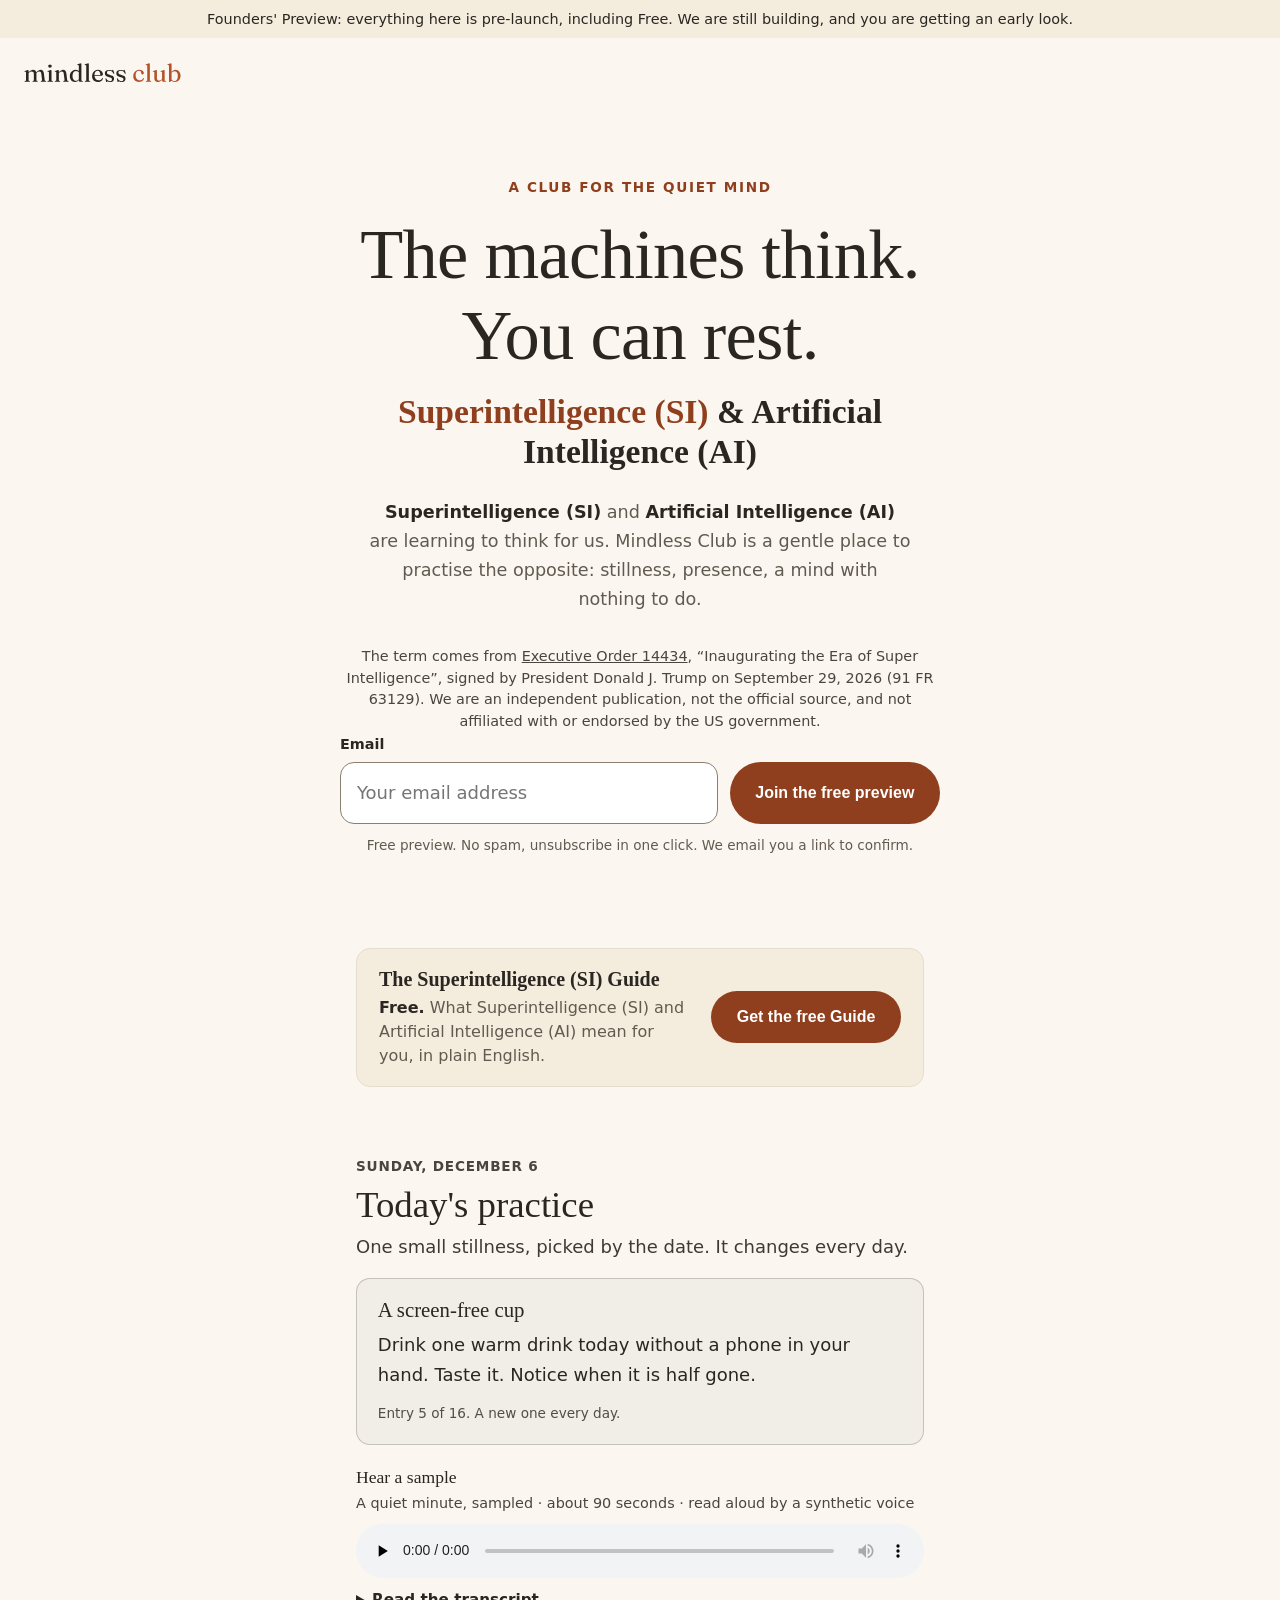
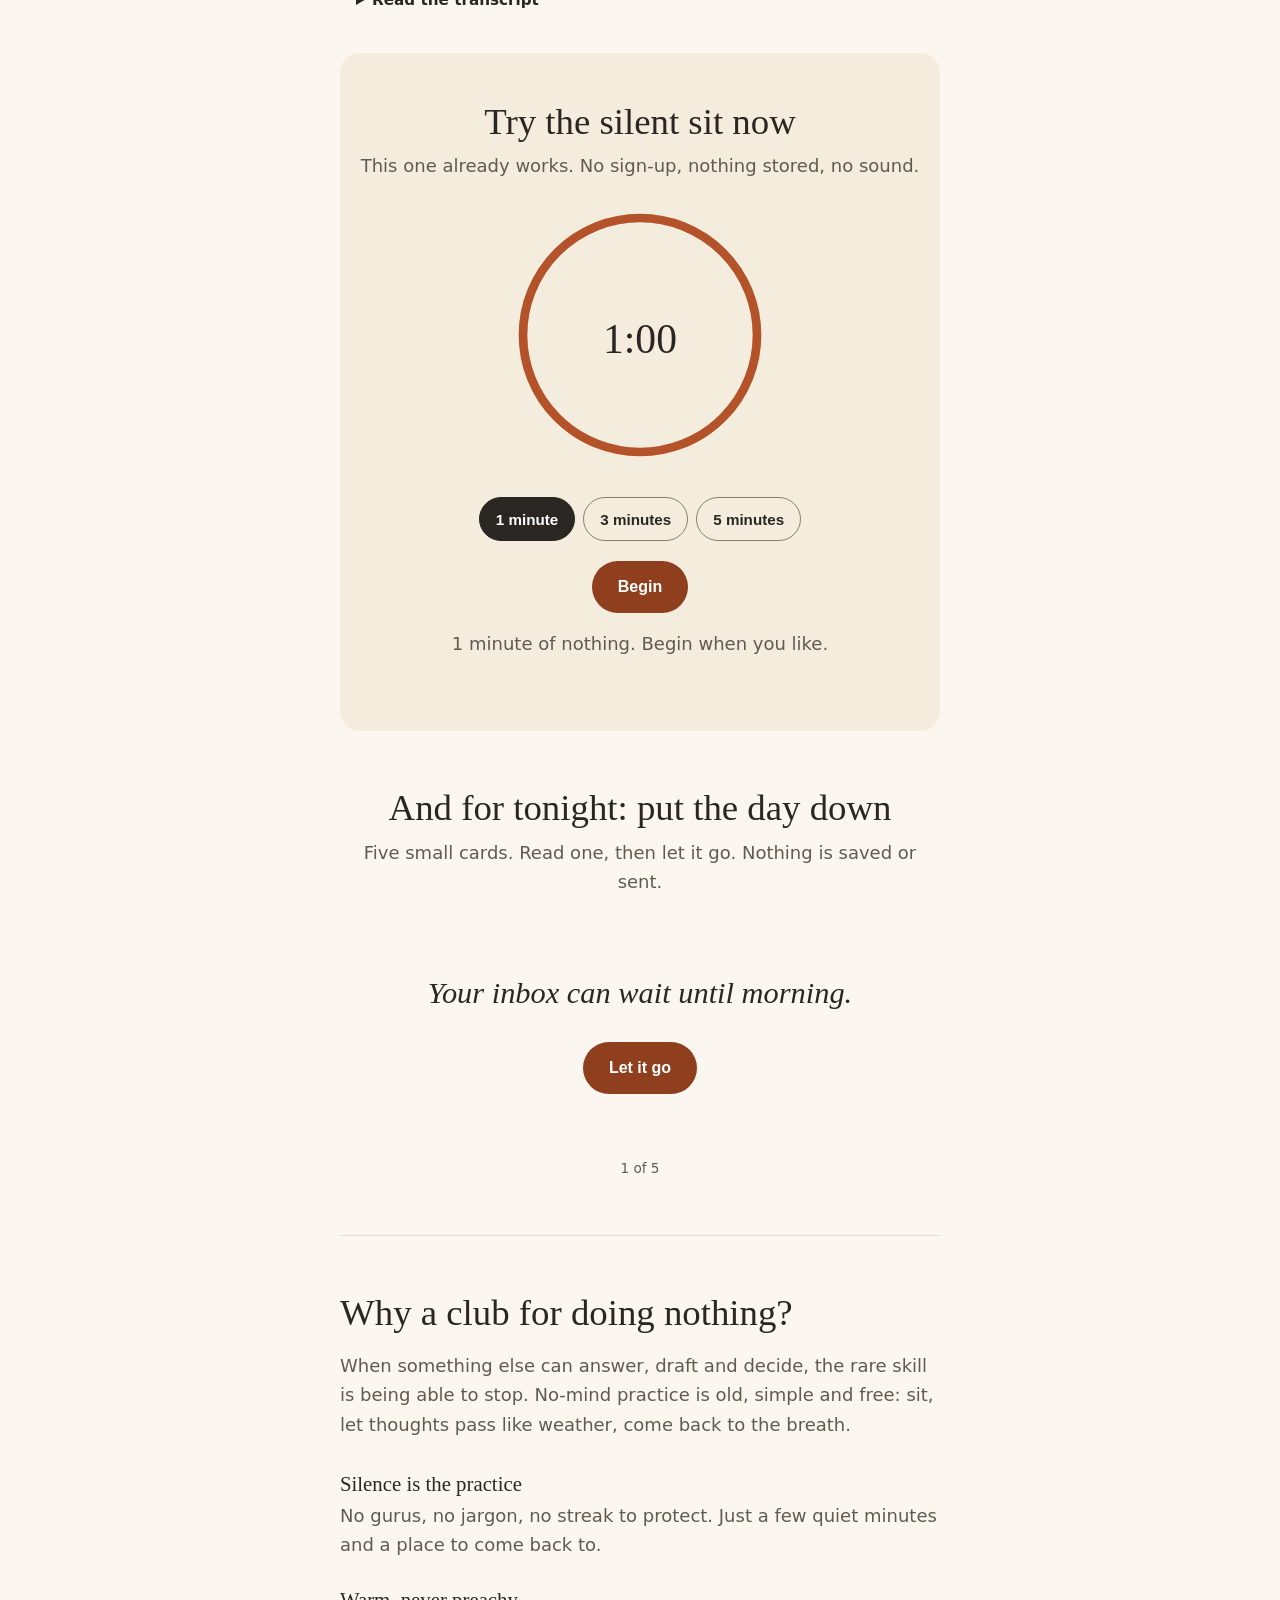
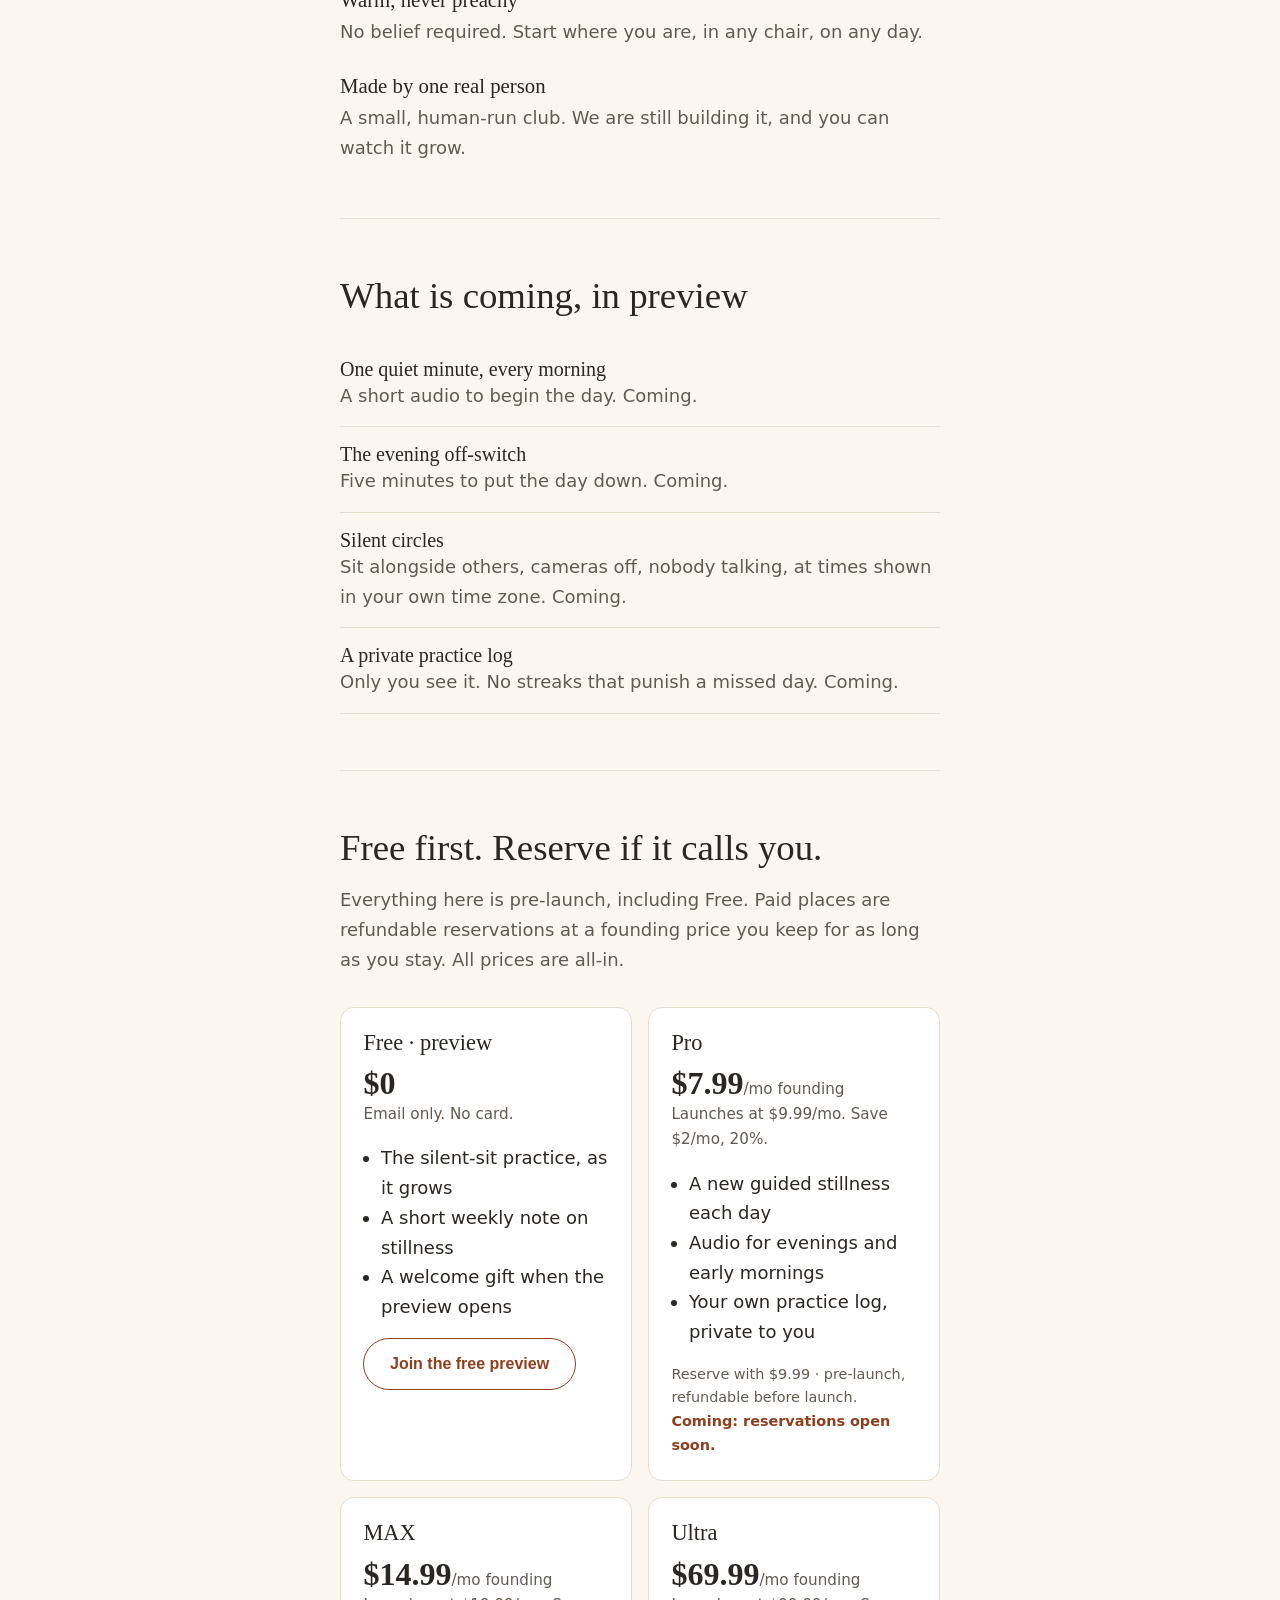
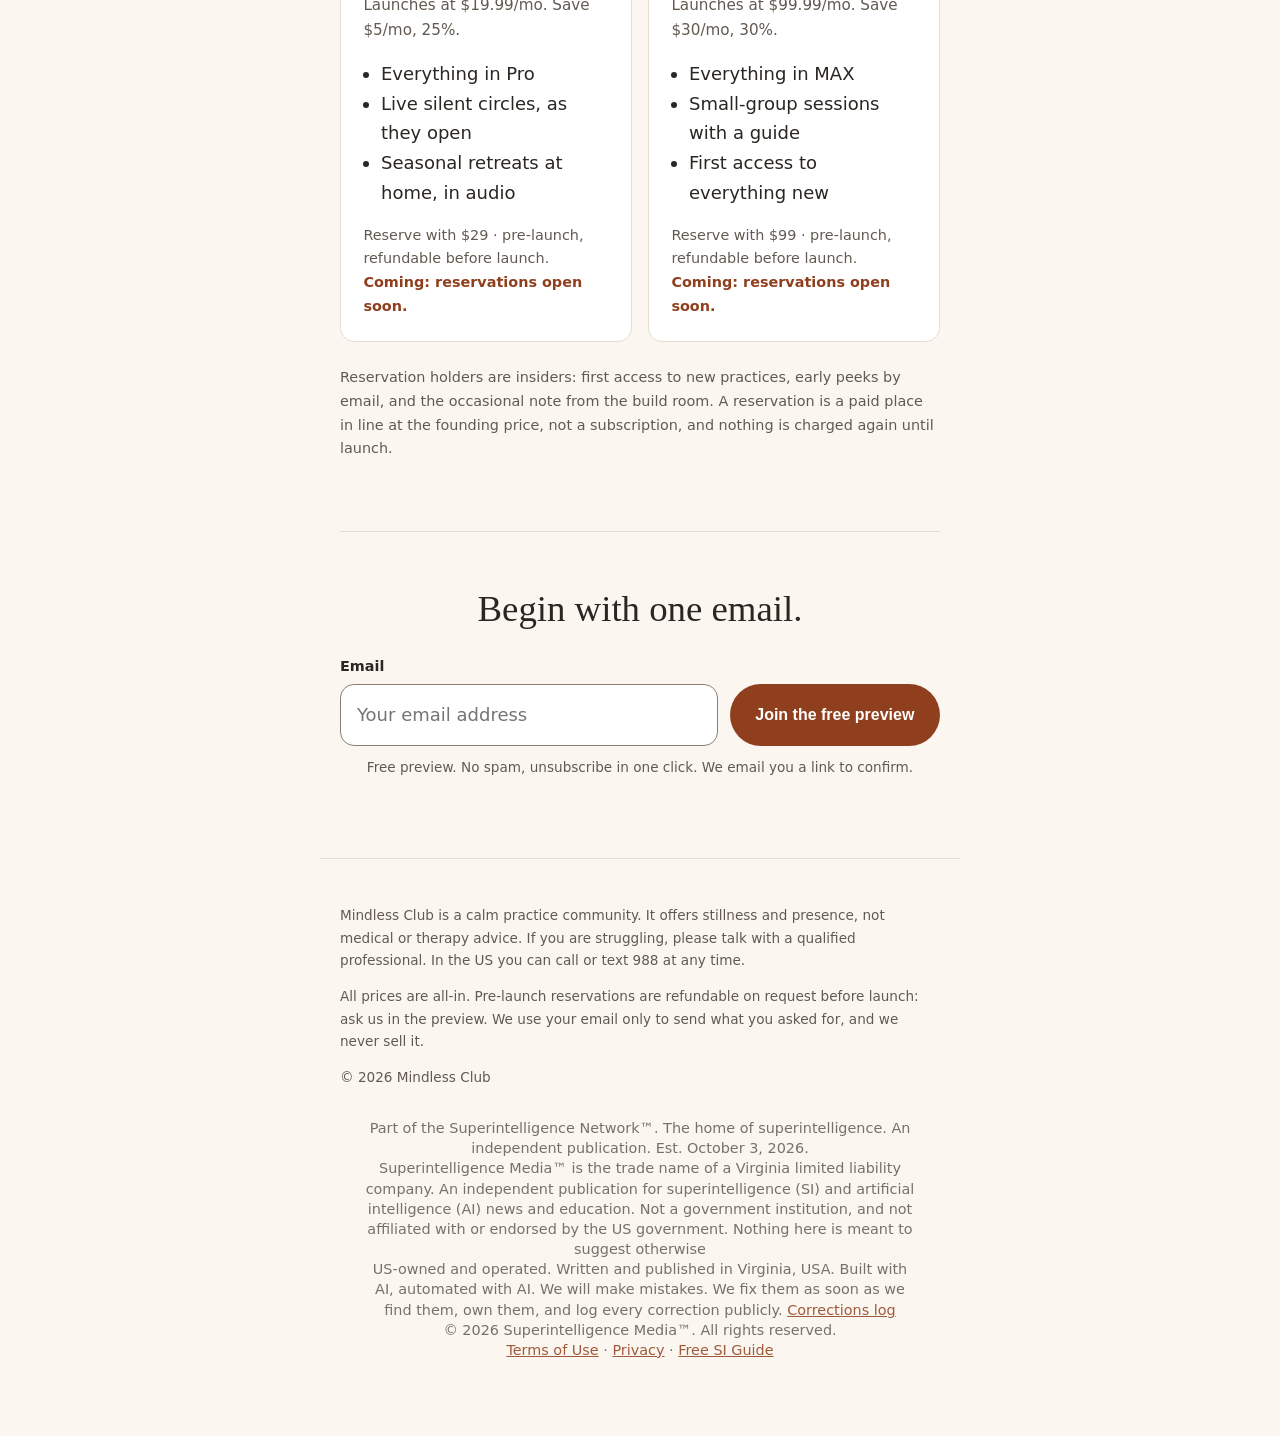
==== commit b7605a02: "Legal wordings A-E (approved 10-04) Co-Authored-By: Claude Sonnet 5.5 <noreply@anthropic.com>" ====
--- a/index.html
+++ b/index.html
@@ -38,6 +38,7 @@
   <h1 id="h1">The machines think.<br>You can rest.</h1>
   <p class="terms"><span class="t-si">Superintelligence (SI)</span> <span class="t-amp">&amp;</span> <span class="t-ai">Artificial Intelligence (AI)</span></p>
   <p class="si"><b>Superintelligence (SI)</b> and <b>Artificial Intelligence (AI)</b> are learning to think for us. Mindless Club is a gentle place to practise the opposite: stillness, presence, a mind with nothing to do.</p>
+<p class="si-credit">The term comes from <a href="https://www.federalregister.gov/d/2026-20321" target="_blank" rel="noopener noreferrer" aria-label="Executive Order 14434 in the Federal Register (opens in a new tab)">Executive Order 14434</a>, “Inaugurating the Era of Super Intelligence”, signed by President Donald J. Trump on September 29, 2026 (91 FR 63129). We are an independent publication, not the official source, and not affiliated with or endorsed by the US government.</p>
   <div id="join"><div class="signup">
   <form class="join js-join" id="join-1" action="#" method="post" novalidate>
     <label class="f-lab" for="em1">Email</label>
@@ -173,7 +174,7 @@
   <p>Mindless Club is a calm practice community. It offers stillness and presence, not medical or therapy advice. If you are struggling, please talk with a qualified professional. In the US you can call or text 988 at any time.</p>
   <p>All prices are all-in. Pre-launch reservations are refundable on request before launch: ask us in the preview. We use your email only to send what you asked for, and we never sell it.</p>
   <p>&copy; 2026 Mindless Club</p>
-<p class="trade-name"><span>Part of the Superintelligence Network™, the home of superintelligence. Est. October 3, 2026.</span> <span>Superintelligence Media™ is the trade name of a Virginia limited liability company. An independent publication for superintelligence (SI) and artificial intelligence (AI) news and education. Not a government institution, and not affiliated with or endorsed by the US government. Nothing here is meant to suggest otherwise</span> <span>© 2026 Superintelligence Media™. All rights reserved.</span> <span><a href="https://siagentsignal.com/terms.html" target="_blank" rel="noopener">Terms of Use</a> &middot; <a href="https://siagentsignal.com/privacy.html" target="_blank" rel="noopener">Privacy</a> &middot; <a href="https://siagentsignal.com/si/">Free SI Guide</a></span></p>
+<p class="trade-name"><span>Part of the Superintelligence Network™. The home of superintelligence. An independent publication. Est. October 3, 2026.</span> <span>Superintelligence Media™ is the trade name of a Virginia limited liability company. An independent publication for superintelligence (SI) and artificial intelligence (AI) news and education. Not a government institution, and not affiliated with or endorsed by the US government. Nothing here is meant to suggest otherwise</span> <span>US-owned and operated. Written and published in Virginia, USA. Built with AI, automated with AI. We will make mistakes. We fix them as soon as we find them, own them, and log every correction publicly. <a href="https://siagentsignal.com/corrections.html" target="_blank" rel="noopener">Corrections log</a></span> <span>© 2026 Superintelligence Media™. All rights reserved.</span> <span><a href="https://siagentsignal.com/terms.html" target="_blank" rel="noopener">Terms of Use</a> &middot; <a href="https://siagentsignal.com/privacy.html" target="_blank" rel="noopener">Privacy</a> &middot; <a href="https://siagentsignal.com/si/">Free SI Guide</a></span></p>
 </footer>
 <script src="assets/today.js" defer></script>
 </body>
--- a/assets/app.css
+++ b/assets/app.css
@@ -100,5 +100,8 @@
 .trade-name span{display:inline-block;margin:0 .6rem}.trade-name{max-width:70rem;margin:0 auto;padding:1rem 16px 1.75rem;font-size:.9rem;line-height:1.4;text-align:center;color:inherit;opacity:.85;grid-column:1/-1}
 .terms{font:600 clamp(1.35rem,5.4vw,2.1rem)/1.2 Fraunces,Georgia,serif;color:var(--ink);margin:1rem 0 0}.terms .t-si{color:var(--accent-ink)}
 
+/* legal-ae: the credit line beside the first SI mention (pick B; shared snippet, _gen/legal_ae.py) */
+.si-credit{margin:.75rem 0 0;font-size:.9rem;line-height:1.5;color:inherit;opacity:.85;text-align:inherit}.si-credit a{color:inherit;text-decoration:underline}
+
 /* si-guide: the free Superintelligence (SI) Guide card (shared snippet, _gen/si_guide.py) */
 .sg{padding:4px 0 28px}.sg-card{display:flex;flex-wrap:wrap;align-items:center;justify-content:space-between;gap:14px 22px;box-sizing:border-box;width:min(100% - 32px,52rem);margin:0 auto;padding:18px 22px;background:var(--panel);border:1px solid var(--line);border-radius:var(--r);text-align:left}.sg-txt{flex:1 1 17rem;min-width:0}.sg-card h2{margin:0 0 4px;font:700 1.25rem/1.25 Fraunces,Georgia,serif;letter-spacing:0;text-transform:none;max-width:none;color:var(--ink)}.sg-card p{margin:0;font-size:1rem;line-height:1.5;color:var(--muted)}.sg-card p b{color:var(--ink)}.sg .btn.sg-btn{display:inline-flex;align-items:center;justify-content:center;flex:none;width:auto;text-decoration:none;text-align:center;white-space:normal}.sg .btn.sg-btn,.sg .btn.sg-btn:hover{color:#fff}@media (max-width:520px){.sg-card{padding:16px}.sg .btn.sg-btn{width:100%}}
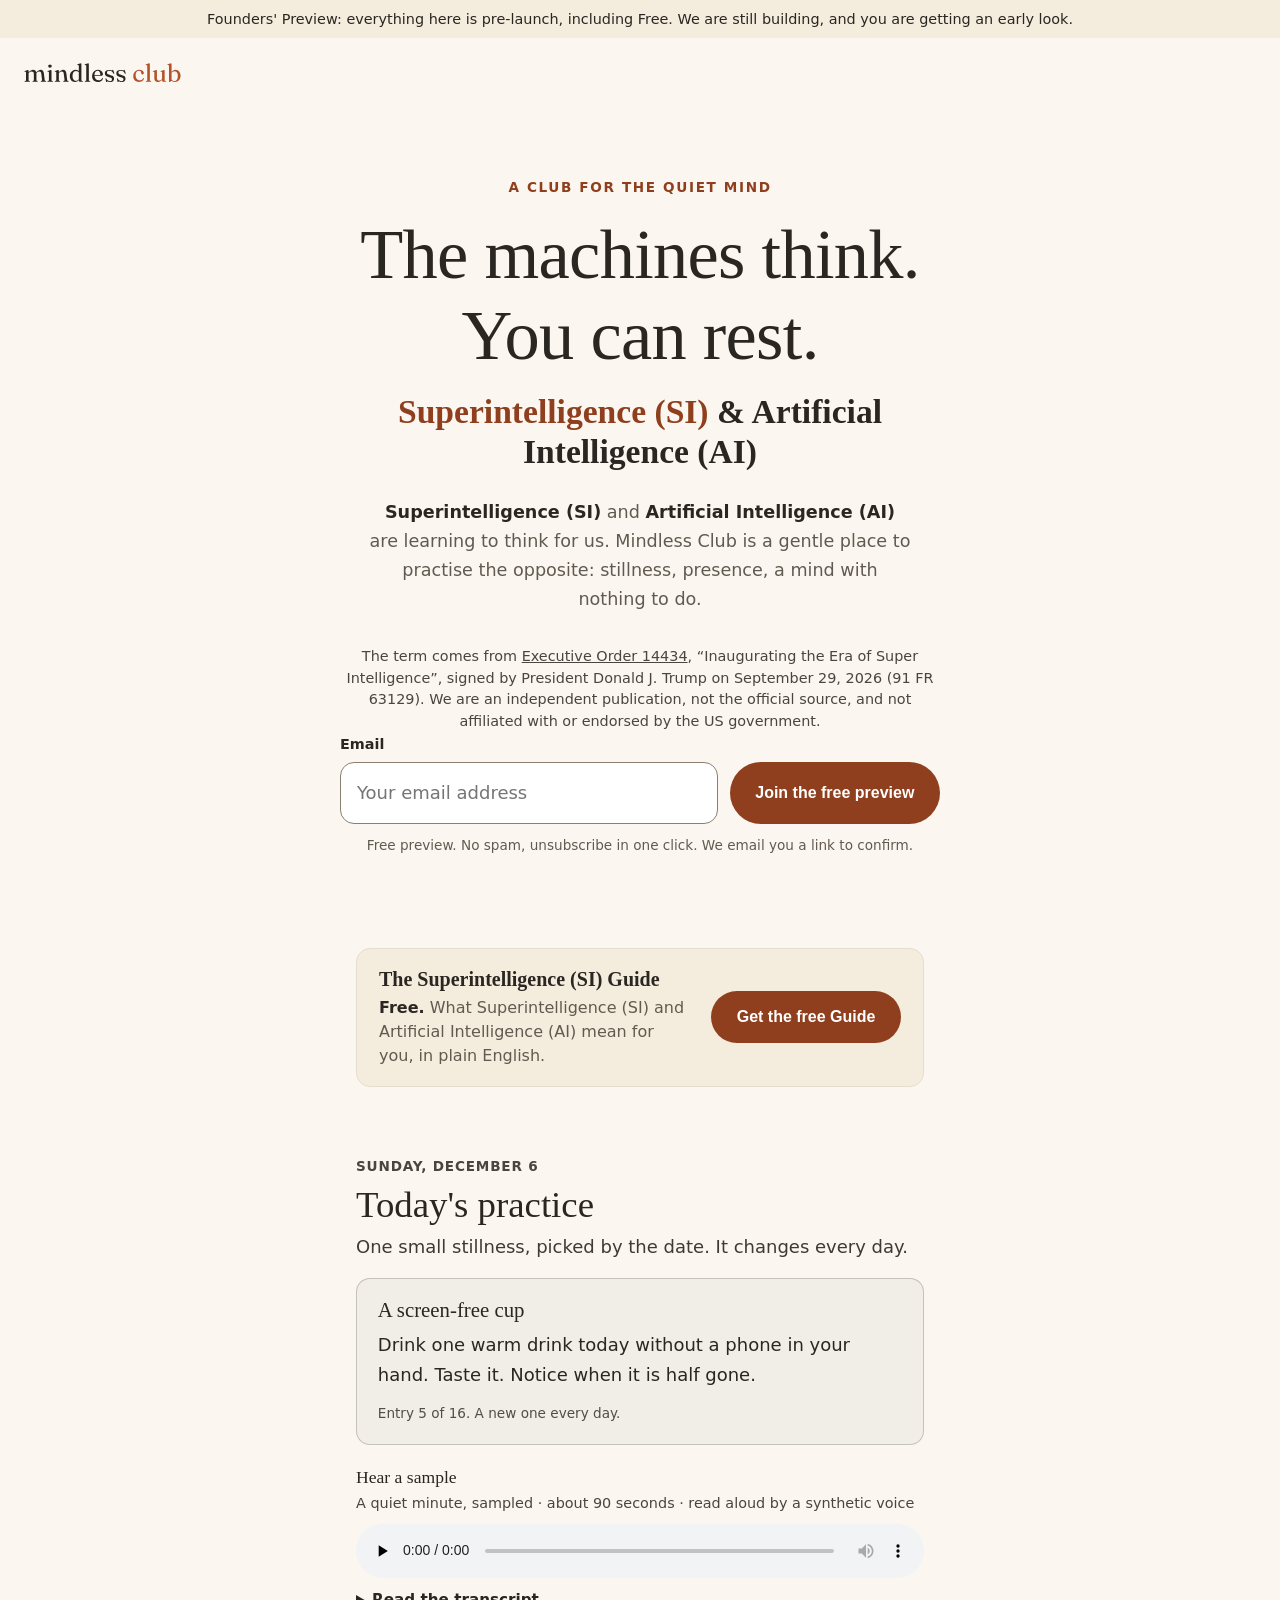
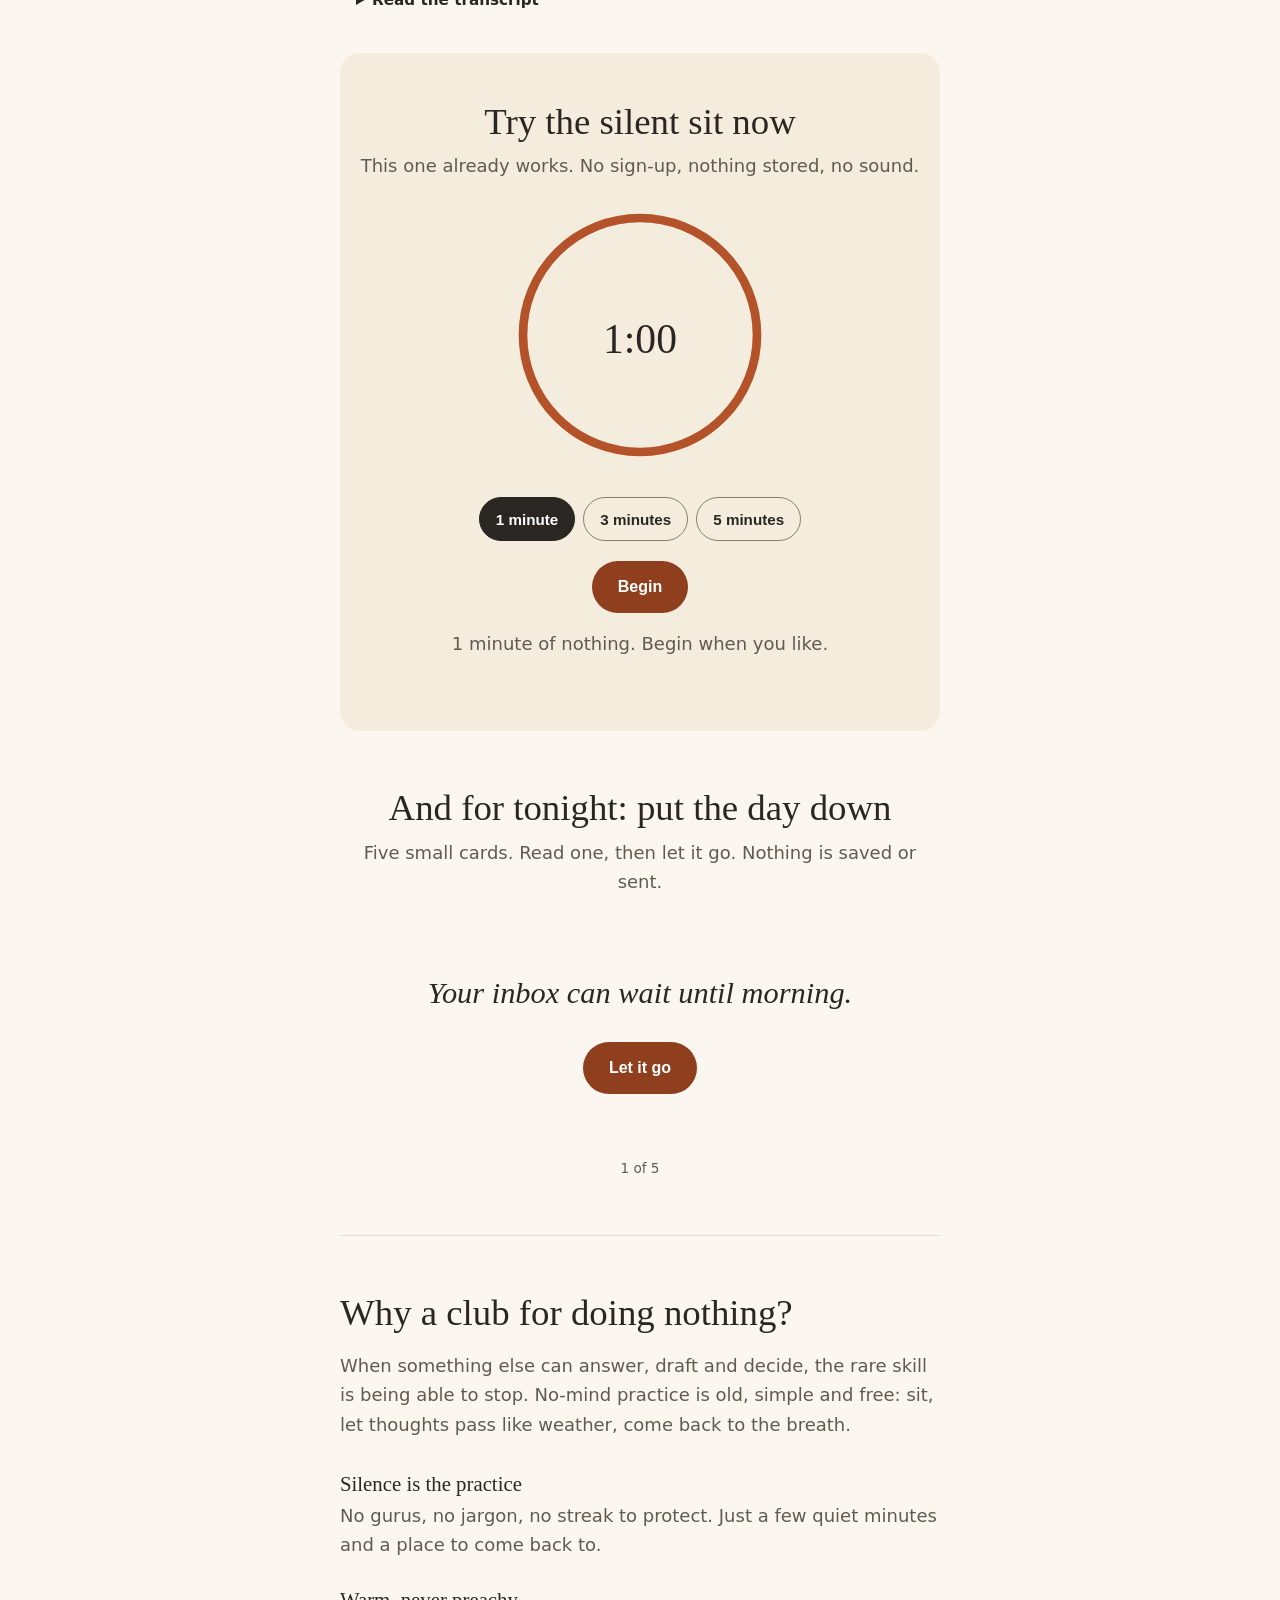
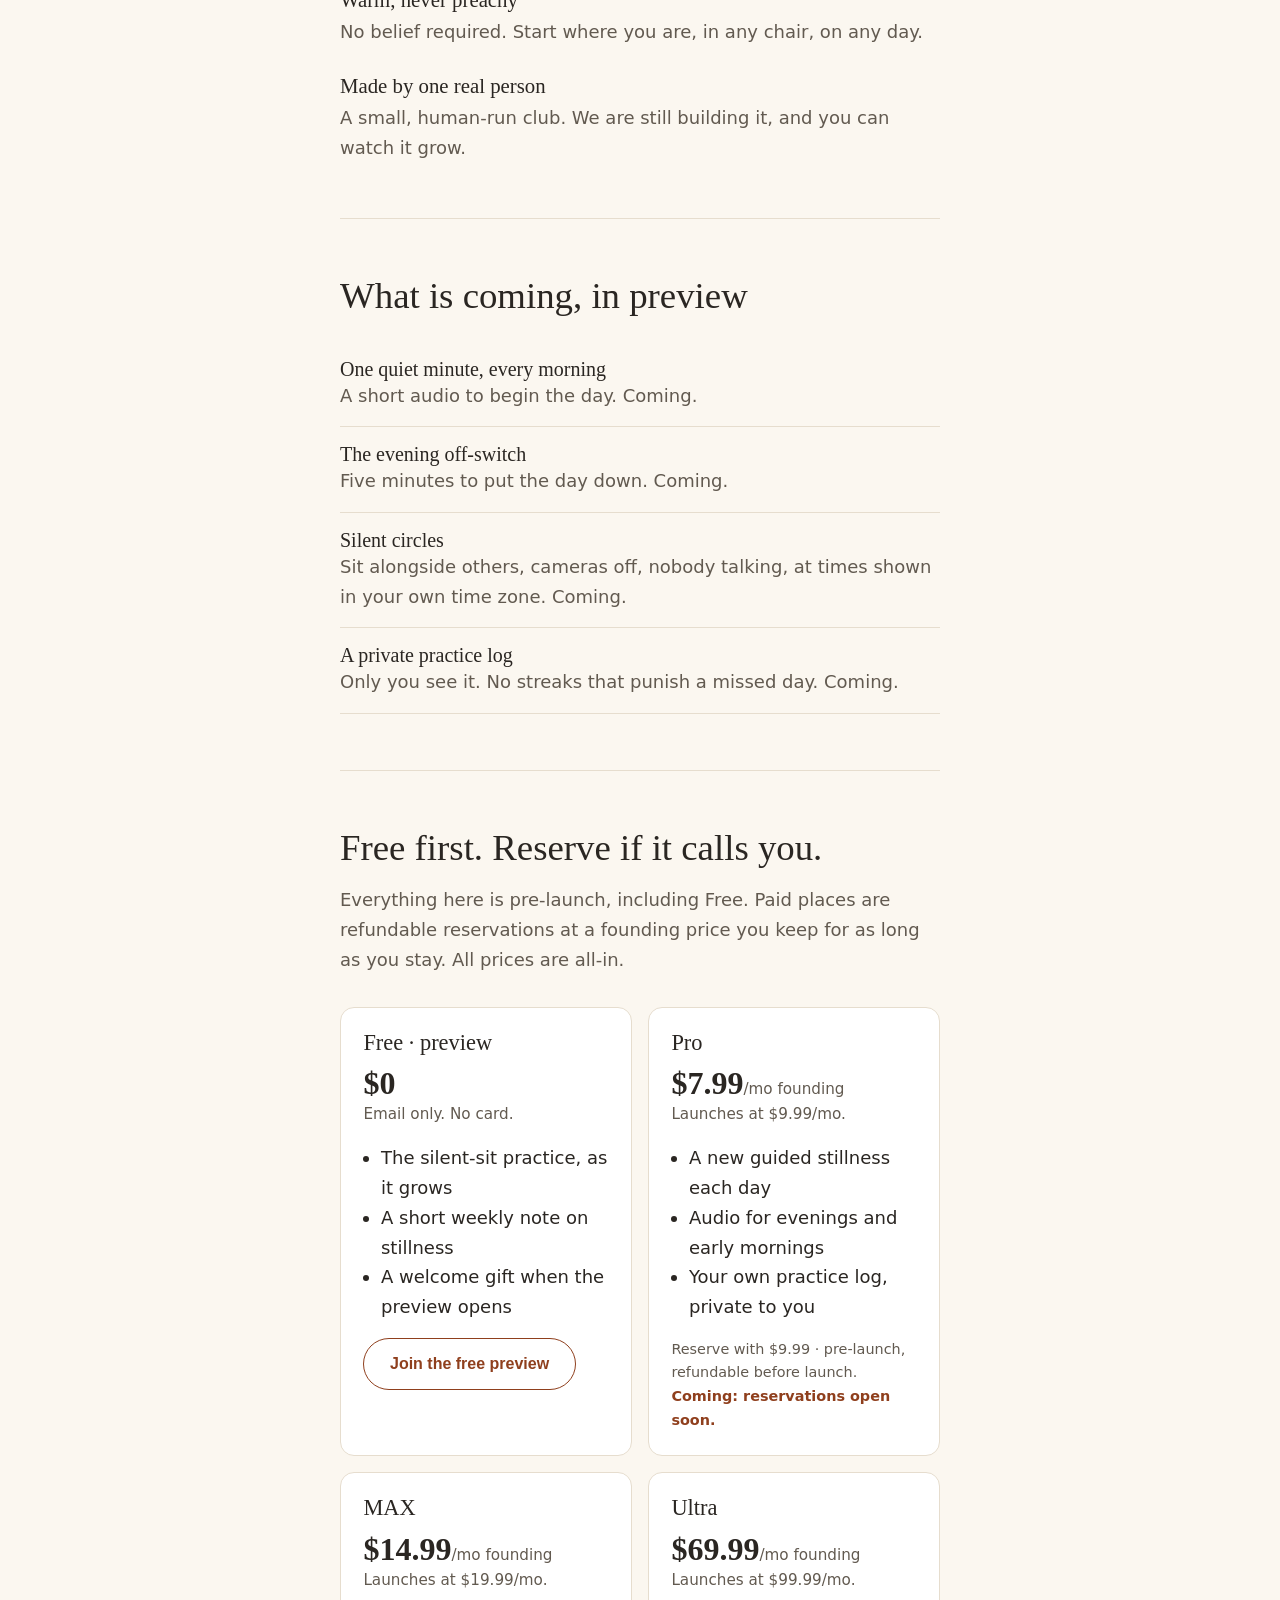
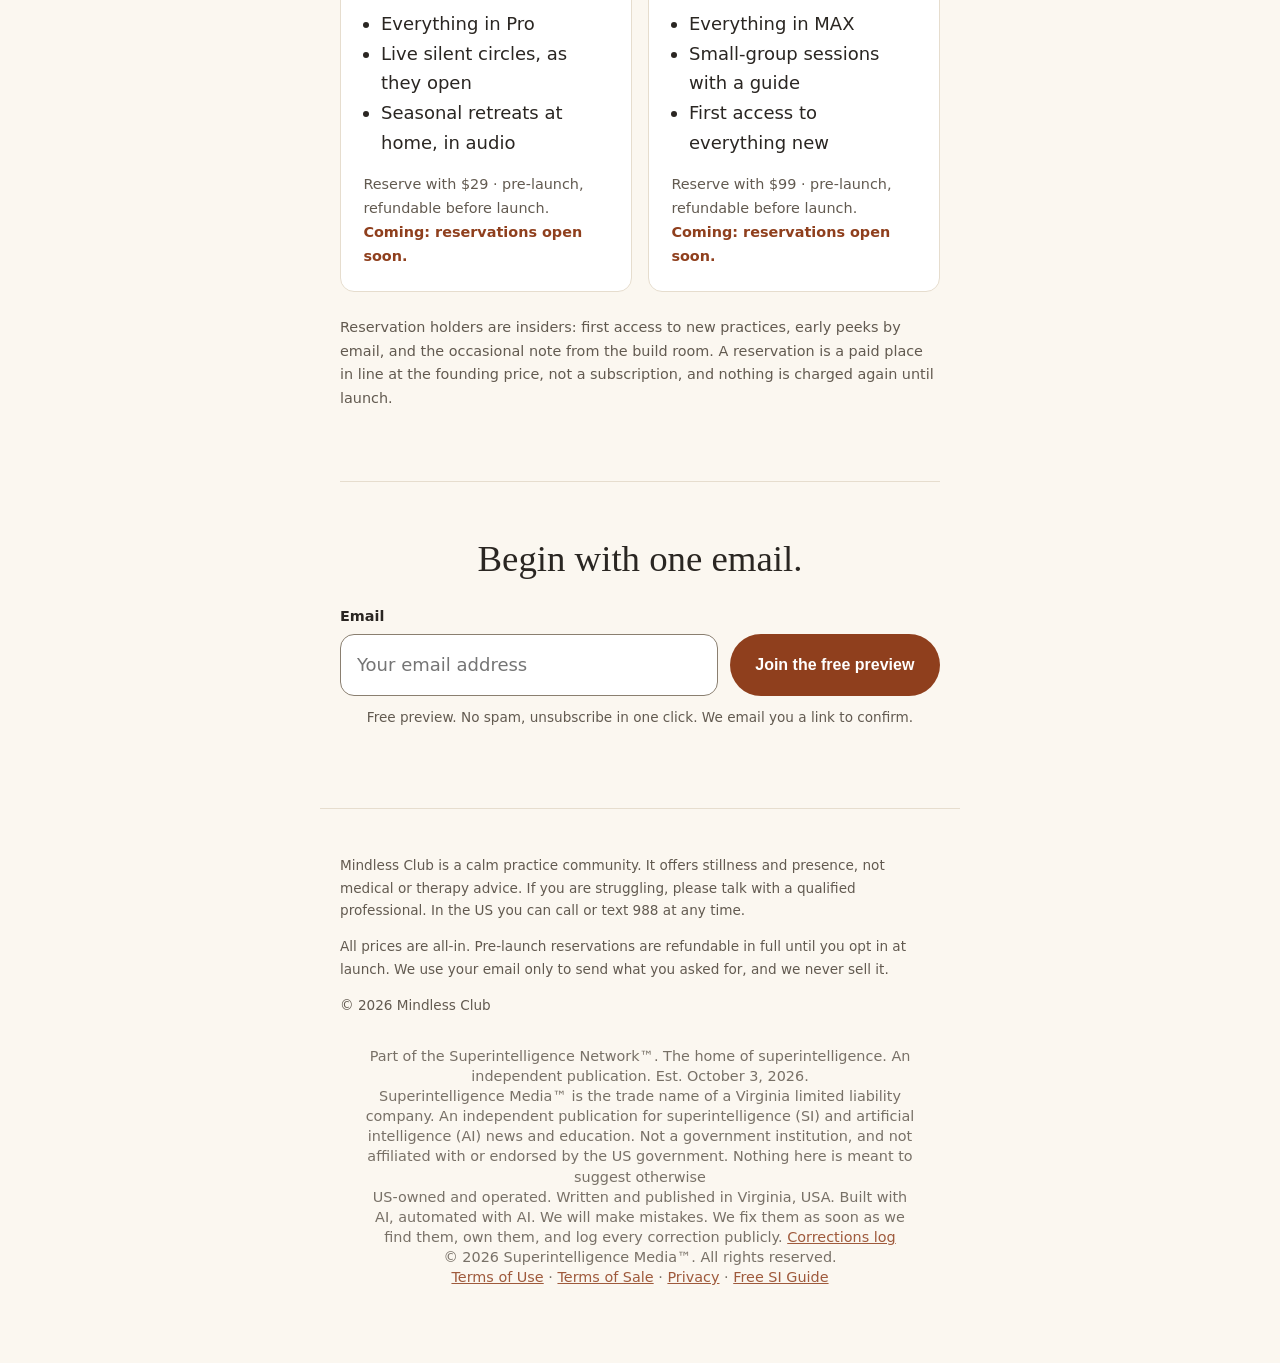
==== commit 0c09d27f: "Terms coverage: Buy/Reserve copy matches the Terms of Sale + footer link Board 13-189 / LEGAL-PUSH 2" ====
--- a/index.html
+++ b/index.html
@@ -129,19 +129,19 @@
   </article>
   <article class="tier" aria-labelledby="t-pro">
     <h3 id="t-pro">Pro</h3>
-    <p class="price"><b>$7.99</b>/mo founding <span>Launches at $9.99/mo. Save $2/mo, 20%.</span></p>
+    <p class="price"><b>$7.99</b>/mo founding <span>Launches at $9.99/mo.</span></p>
     <ul><li>A new guided stillness each day</li><li>Audio for evenings and early mornings</li><li>Your own practice log, private to you</li></ul>
     <p class="res">Reserve with $9.99 · pre-launch, refundable before launch. <em>Coming: reservations open soon.</em></p>
   </article>
   <article class="tier" aria-labelledby="t-max">
     <h3 id="t-max">MAX</h3>
-    <p class="price"><b>$14.99</b>/mo founding <span>Launches at $19.99/mo. Save $5/mo, 25%.</span></p>
+    <p class="price"><b>$14.99</b>/mo founding <span>Launches at $19.99/mo.</span></p>
     <ul><li>Everything in Pro</li><li>Live silent circles, as they open</li><li>Seasonal retreats at home, in audio</li></ul>
     <p class="res">Reserve with $29 · pre-launch, refundable before launch. <em>Coming: reservations open soon.</em></p>
   </article>
   <article class="tier" aria-labelledby="t-ultra">
     <h3 id="t-ultra">Ultra</h3>
-    <p class="price"><b>$69.99</b>/mo founding <span>Launches at $99.99/mo. Save $30/mo, 30%.</span></p>
+    <p class="price"><b>$69.99</b>/mo founding <span>Launches at $99.99/mo.</span></p>
     <ul><li>Everything in MAX</li><li>Small-group sessions with a guide</li><li>First access to everything new</li></ul>
     <p class="res">Reserve with $99 · pre-launch, refundable before launch. <em>Coming: reservations open soon.</em></p>
   </article>
@@ -172,9 +172,9 @@
 </main>
 <footer class="foot">
   <p>Mindless Club is a calm practice community. It offers stillness and presence, not medical or therapy advice. If you are struggling, please talk with a qualified professional. In the US you can call or text 988 at any time.</p>
-  <p>All prices are all-in. Pre-launch reservations are refundable on request before launch: ask us in the preview. We use your email only to send what you asked for, and we never sell it.</p>
+  <p>All prices are all-in. Pre-launch reservations are refundable in full until you opt in at launch. We use your email only to send what you asked for, and we never sell it.</p>
   <p>&copy; 2026 Mindless Club</p>
-<p class="trade-name"><span>Part of the Superintelligence Network™. The home of superintelligence. An independent publication. Est. October 3, 2026.</span> <span>Superintelligence Media™ is the trade name of a Virginia limited liability company. An independent publication for superintelligence (SI) and artificial intelligence (AI) news and education. Not a government institution, and not affiliated with or endorsed by the US government. Nothing here is meant to suggest otherwise</span> <span>US-owned and operated. Written and published in Virginia, USA. Built with AI, automated with AI. We will make mistakes. We fix them as soon as we find them, own them, and log every correction publicly. <a href="https://siagentsignal.com/corrections.html" target="_blank" rel="noopener">Corrections log</a></span> <span>© 2026 Superintelligence Media™. All rights reserved.</span> <span><a href="https://siagentsignal.com/terms.html" target="_blank" rel="noopener">Terms of Use</a> &middot; <a href="https://siagentsignal.com/privacy.html" target="_blank" rel="noopener">Privacy</a> &middot; <a href="https://siagentsignal.com/si/">Free SI Guide</a></span></p>
+<p class="trade-name"><span>Part of the Superintelligence Network™. The home of superintelligence. An independent publication. Est. October 3, 2026.</span> <span>Superintelligence Media™ is the trade name of a Virginia limited liability company. An independent publication for superintelligence (SI) and artificial intelligence (AI) news and education. Not a government institution, and not affiliated with or endorsed by the US government. Nothing here is meant to suggest otherwise</span> <span>US-owned and operated. Written and published in Virginia, USA. Built with AI, automated with AI. We will make mistakes. We fix them as soon as we find them, own them, and log every correction publicly. <a href="https://siagentsignal.com/corrections.html" target="_blank" rel="noopener">Corrections log</a></span> <span>© 2026 Superintelligence Media™. All rights reserved.</span> <span><a href="https://siagentsignal.com/terms.html" target="_blank" rel="noopener">Terms of Use</a> &middot; <a href="https://siagentsignal.com/terms-of-sale.html" target="_blank" rel="noopener">Terms of Sale</a> &middot; <a href="https://siagentsignal.com/privacy.html" target="_blank" rel="noopener">Privacy</a> &middot; <a href="https://siagentsignal.com/si/">Free SI Guide</a></span></p>
 </footer>
 <script src="assets/today.js" defer></script>
 </body>
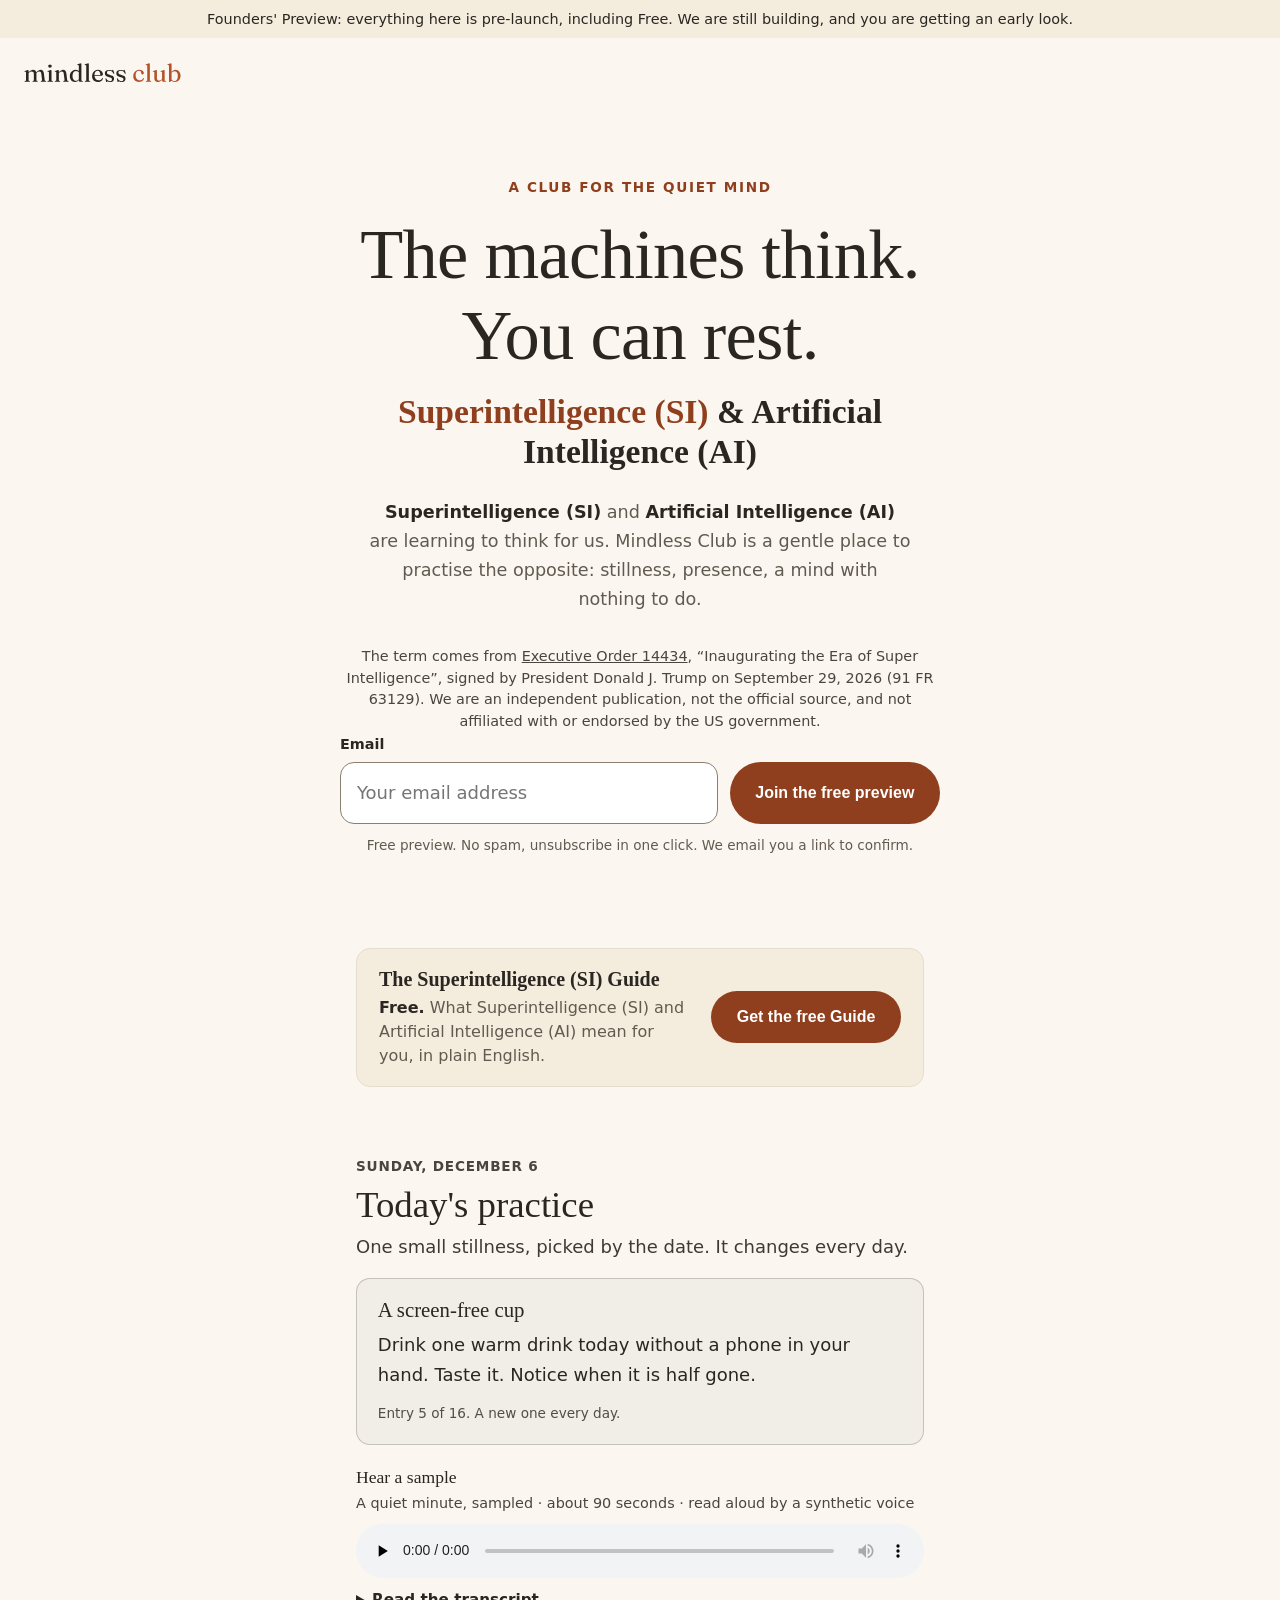
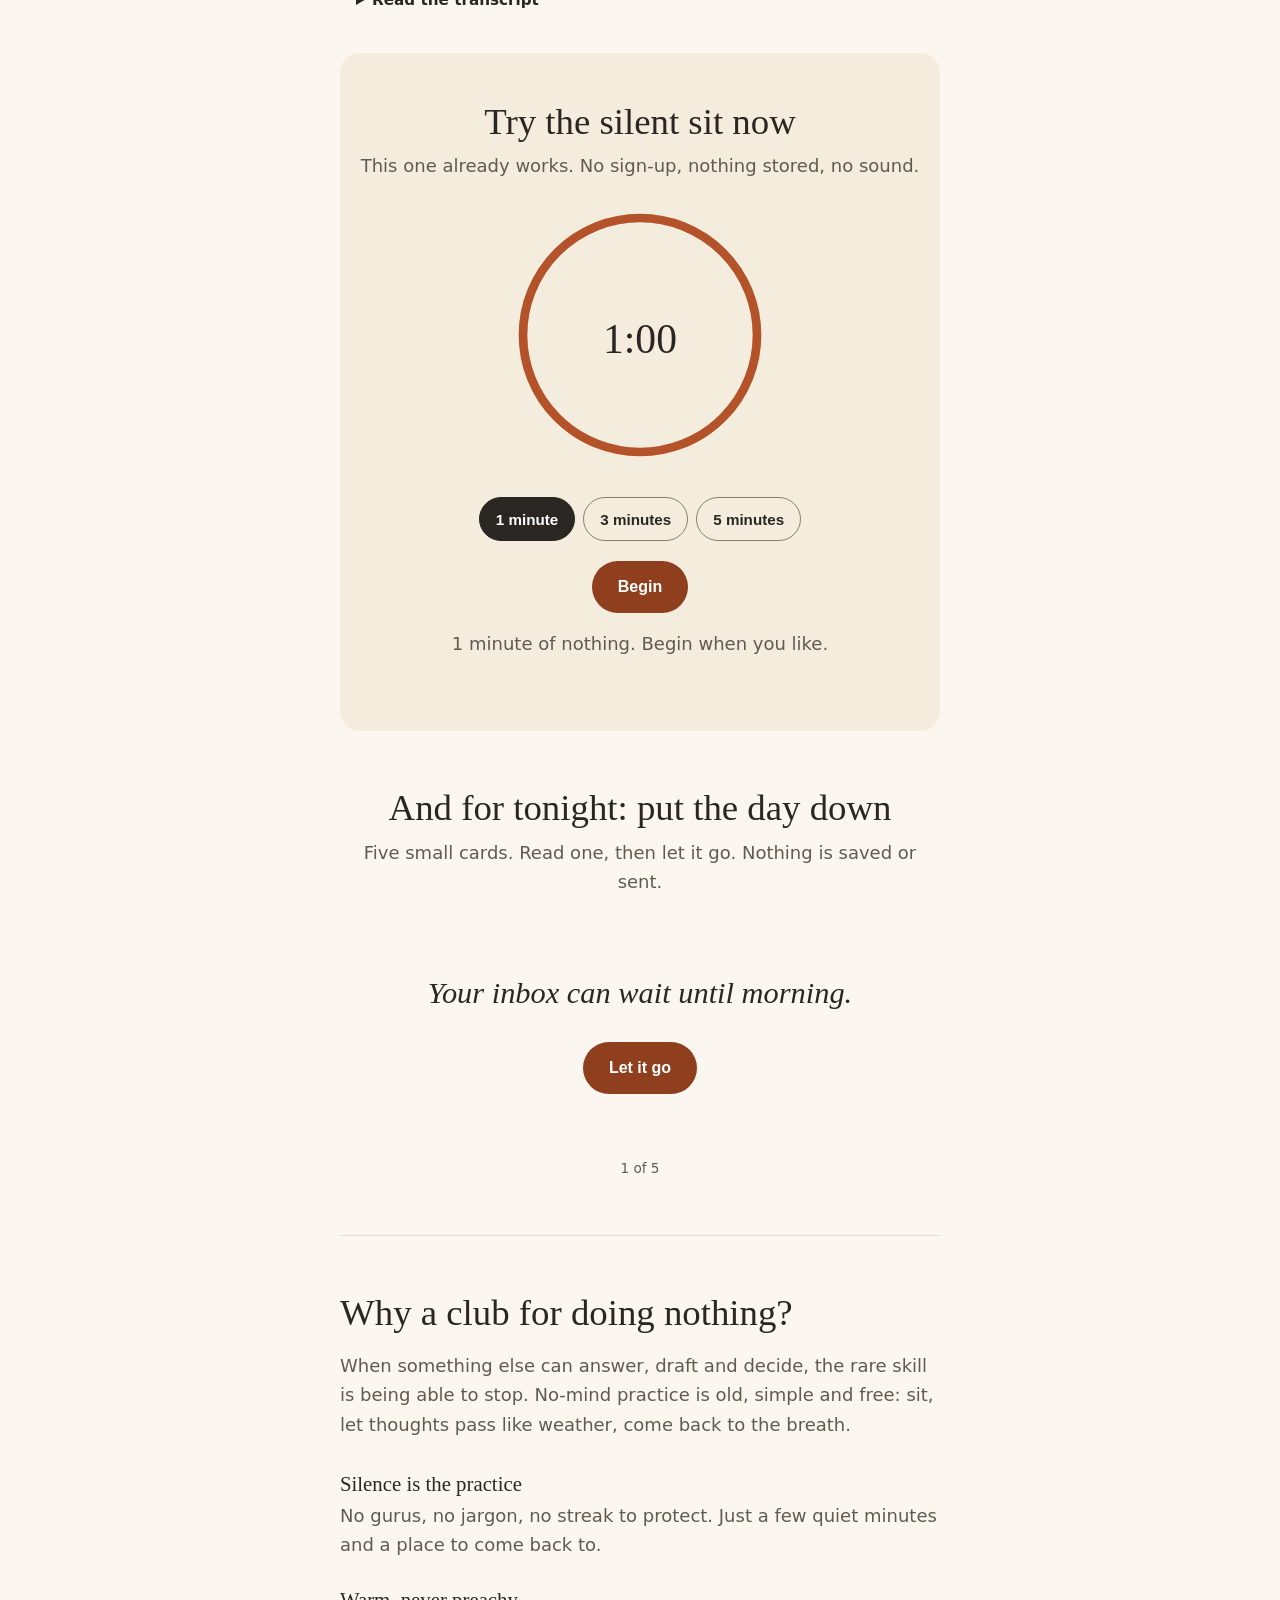
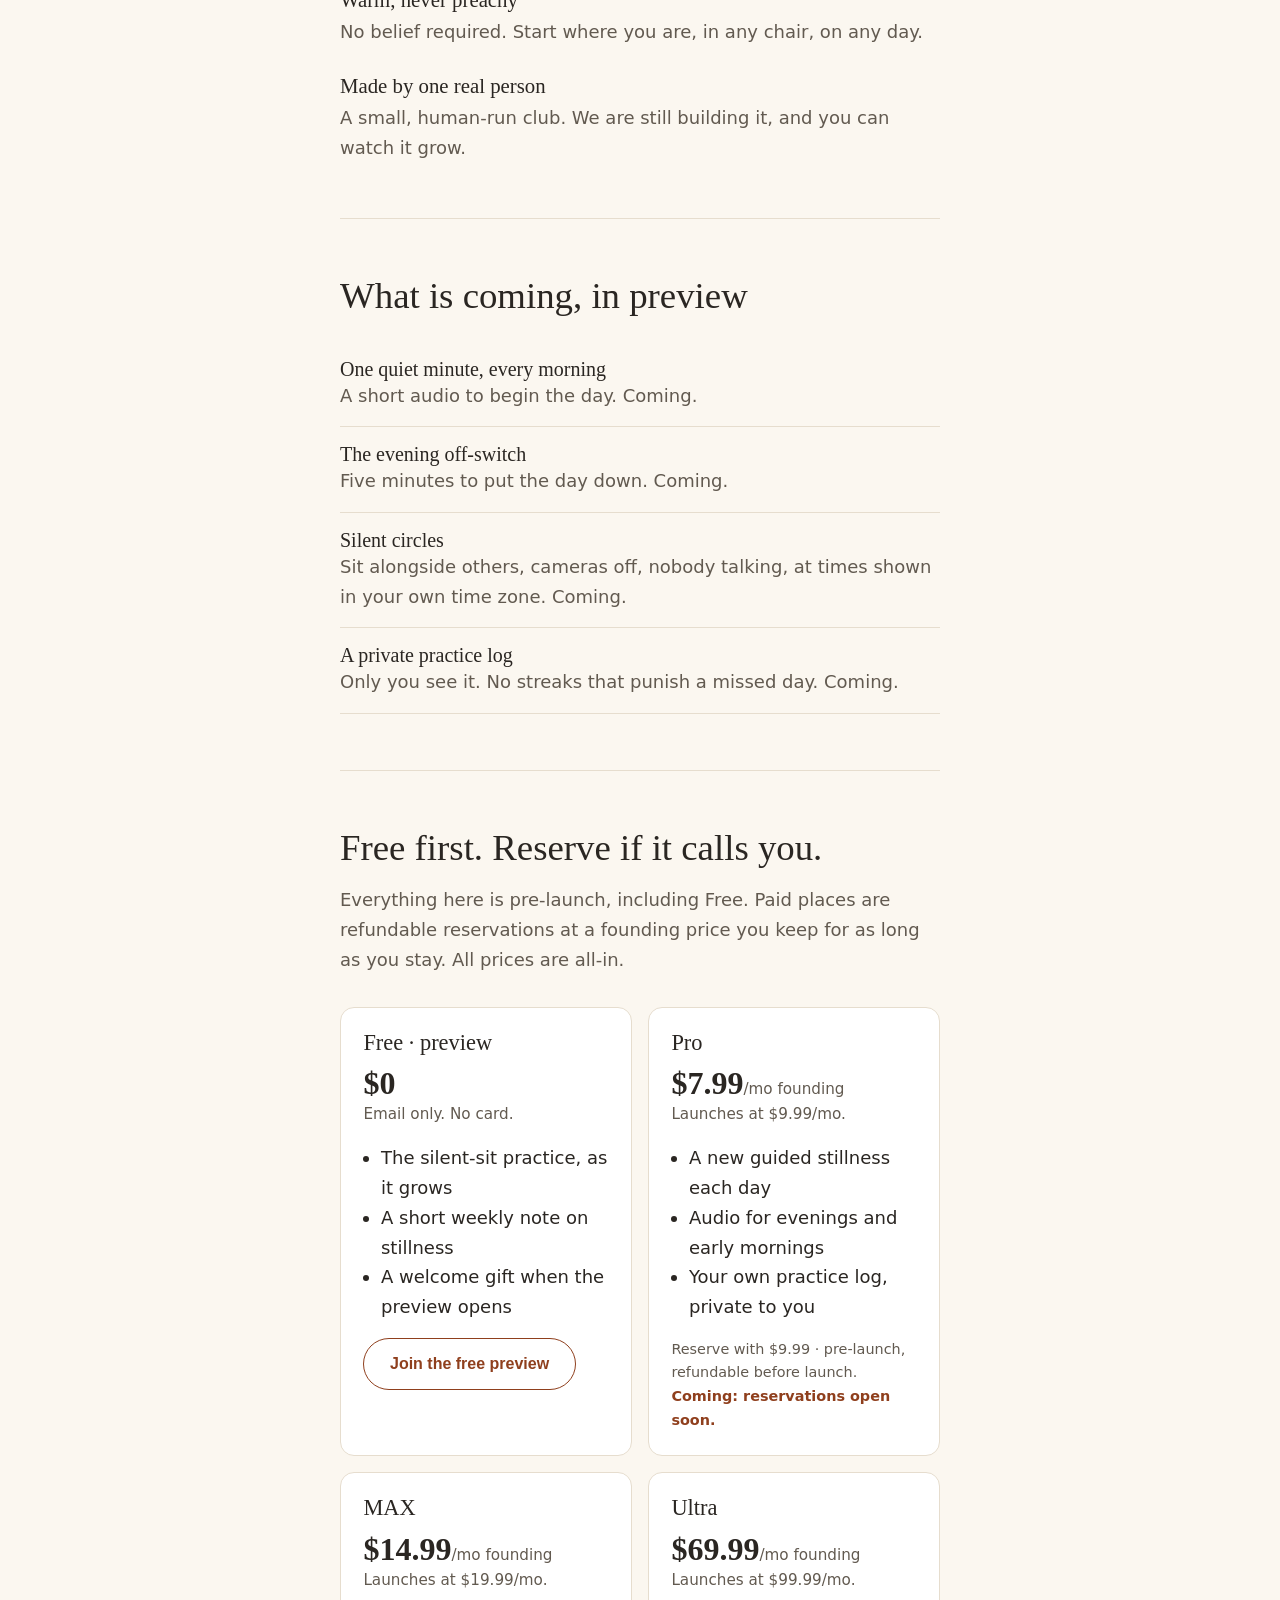
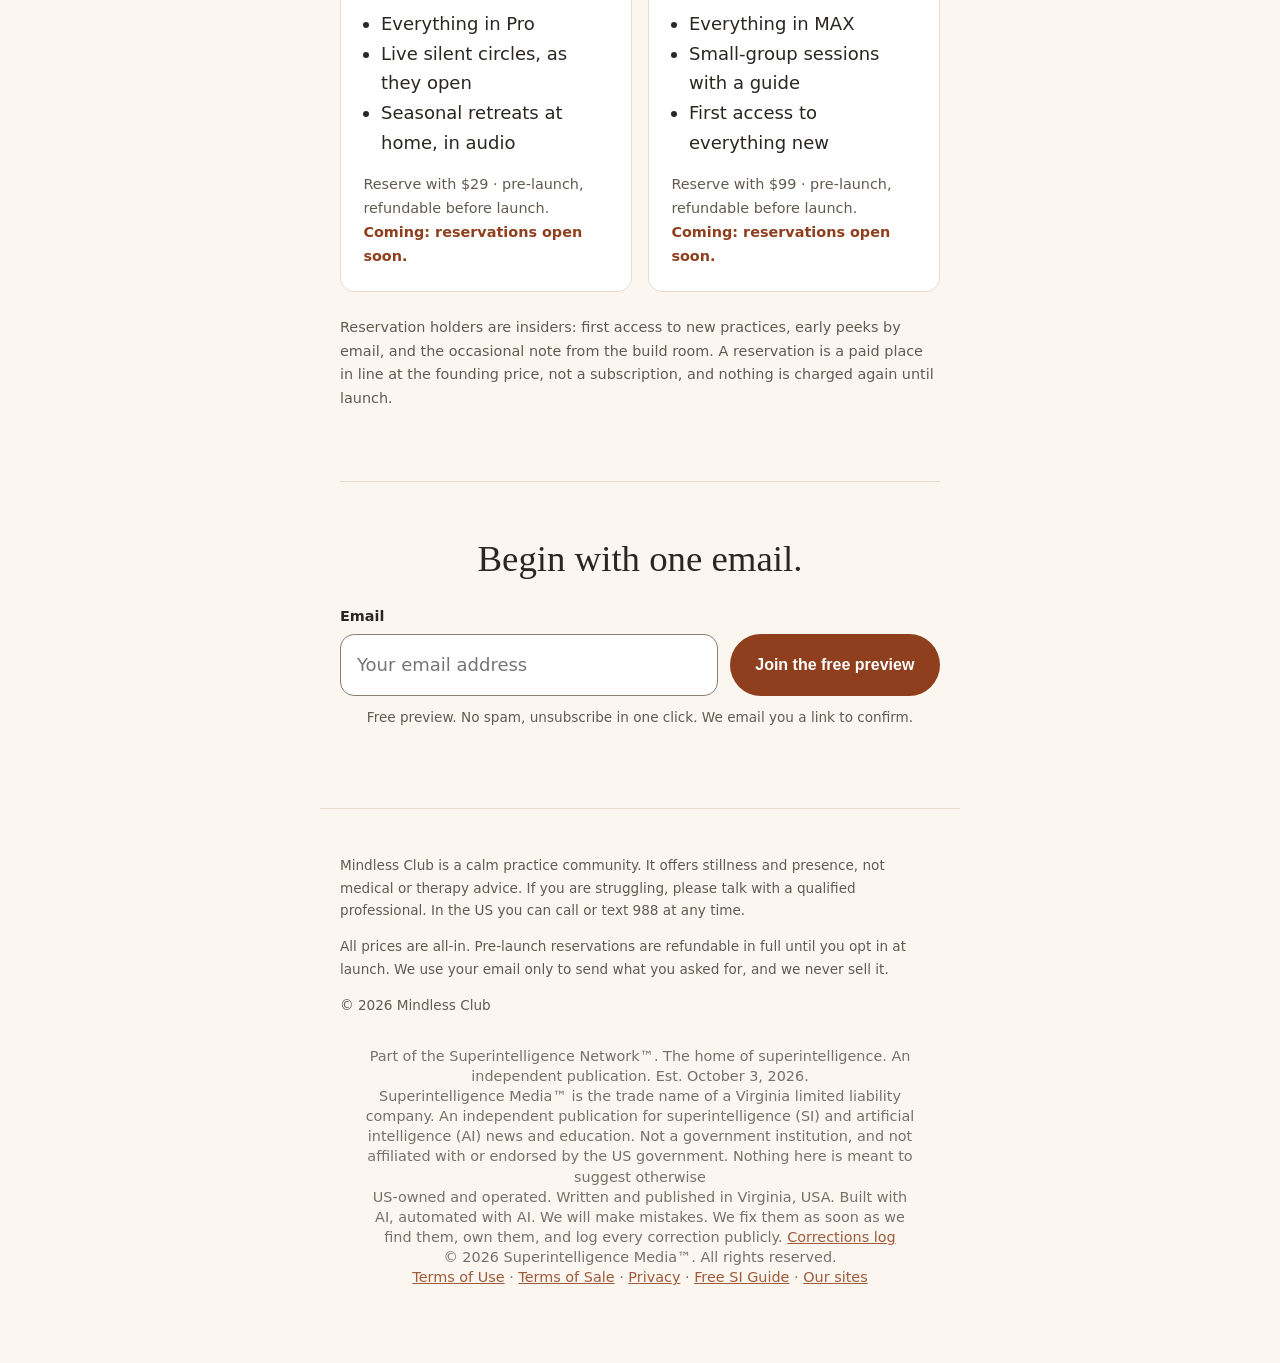
==== commit 7f1e6289: "SEO: IndexNow key, full sitemap with lastmod, JSON-LD where missing, "Our sites" hub link Search is " ====
--- a/index.html
+++ b/index.html
@@ -174,7 +174,7 @@
   <p>Mindless Club is a calm practice community. It offers stillness and presence, not medical or therapy advice. If you are struggling, please talk with a qualified professional. In the US you can call or text 988 at any time.</p>
   <p>All prices are all-in. Pre-launch reservations are refundable in full until you opt in at launch. We use your email only to send what you asked for, and we never sell it.</p>
   <p>&copy; 2026 Mindless Club</p>
-<p class="trade-name"><span>Part of the Superintelligence Network™. The home of superintelligence. An independent publication. Est. October 3, 2026.</span> <span>Superintelligence Media™ is the trade name of a Virginia limited liability company. An independent publication for superintelligence (SI) and artificial intelligence (AI) news and education. Not a government institution, and not affiliated with or endorsed by the US government. Nothing here is meant to suggest otherwise</span> <span>US-owned and operated. Written and published in Virginia, USA. Built with AI, automated with AI. We will make mistakes. We fix them as soon as we find them, own them, and log every correction publicly. <a href="https://siagentsignal.com/corrections.html" target="_blank" rel="noopener">Corrections log</a></span> <span>© 2026 Superintelligence Media™. All rights reserved.</span> <span><a href="https://siagentsignal.com/terms.html" target="_blank" rel="noopener">Terms of Use</a> &middot; <a href="https://siagentsignal.com/terms-of-sale.html" target="_blank" rel="noopener">Terms of Sale</a> &middot; <a href="https://siagentsignal.com/privacy.html" target="_blank" rel="noopener">Privacy</a> &middot; <a href="https://siagentsignal.com/si/">Free SI Guide</a></span></p>
+<p class="trade-name"><span>Part of the Superintelligence Network™. The home of superintelligence. An independent publication. Est. October 3, 2026.</span> <span>Superintelligence Media™ is the trade name of a Virginia limited liability company. An independent publication for superintelligence (SI) and artificial intelligence (AI) news and education. Not a government institution, and not affiliated with or endorsed by the US government. Nothing here is meant to suggest otherwise</span> <span>US-owned and operated. Written and published in Virginia, USA. Built with AI, automated with AI. We will make mistakes. We fix them as soon as we find them, own them, and log every correction publicly. <a href="https://siagentsignal.com/corrections.html" target="_blank" rel="noopener">Corrections log</a></span> <span>© 2026 Superintelligence Media™. All rights reserved.</span> <span><a href="https://siagentsignal.com/terms.html" target="_blank" rel="noopener">Terms of Use</a> &middot; <a href="https://siagentsignal.com/terms-of-sale.html" target="_blank" rel="noopener">Terms of Sale</a> &middot; <a href="https://siagentsignal.com/privacy.html" target="_blank" rel="noopener">Privacy</a> &middot; <a href="https://siagentsignal.com/si/">Free SI Guide</a> &middot; <a href="https://siagentsignal.com/network.html">Our sites</a></span></p>
 </footer>
 <script src="assets/today.js" defer></script>
 </body>
